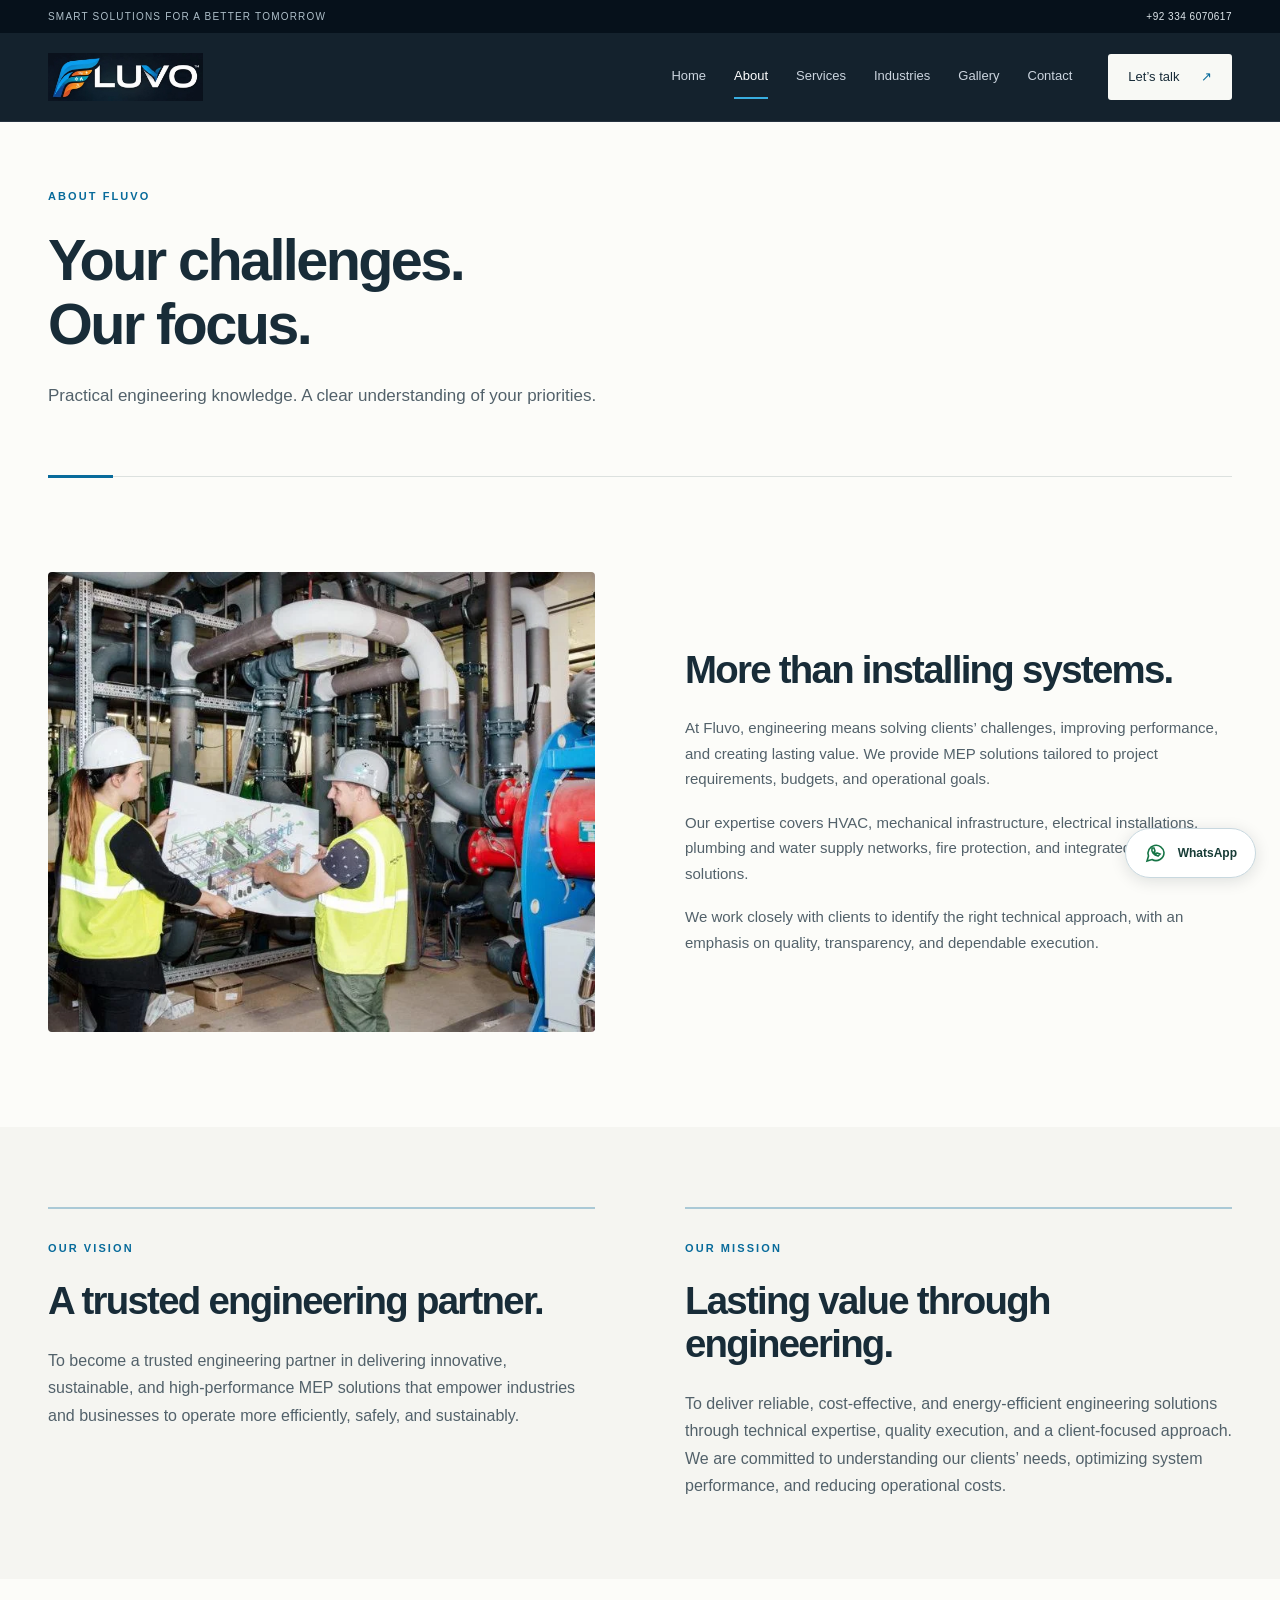
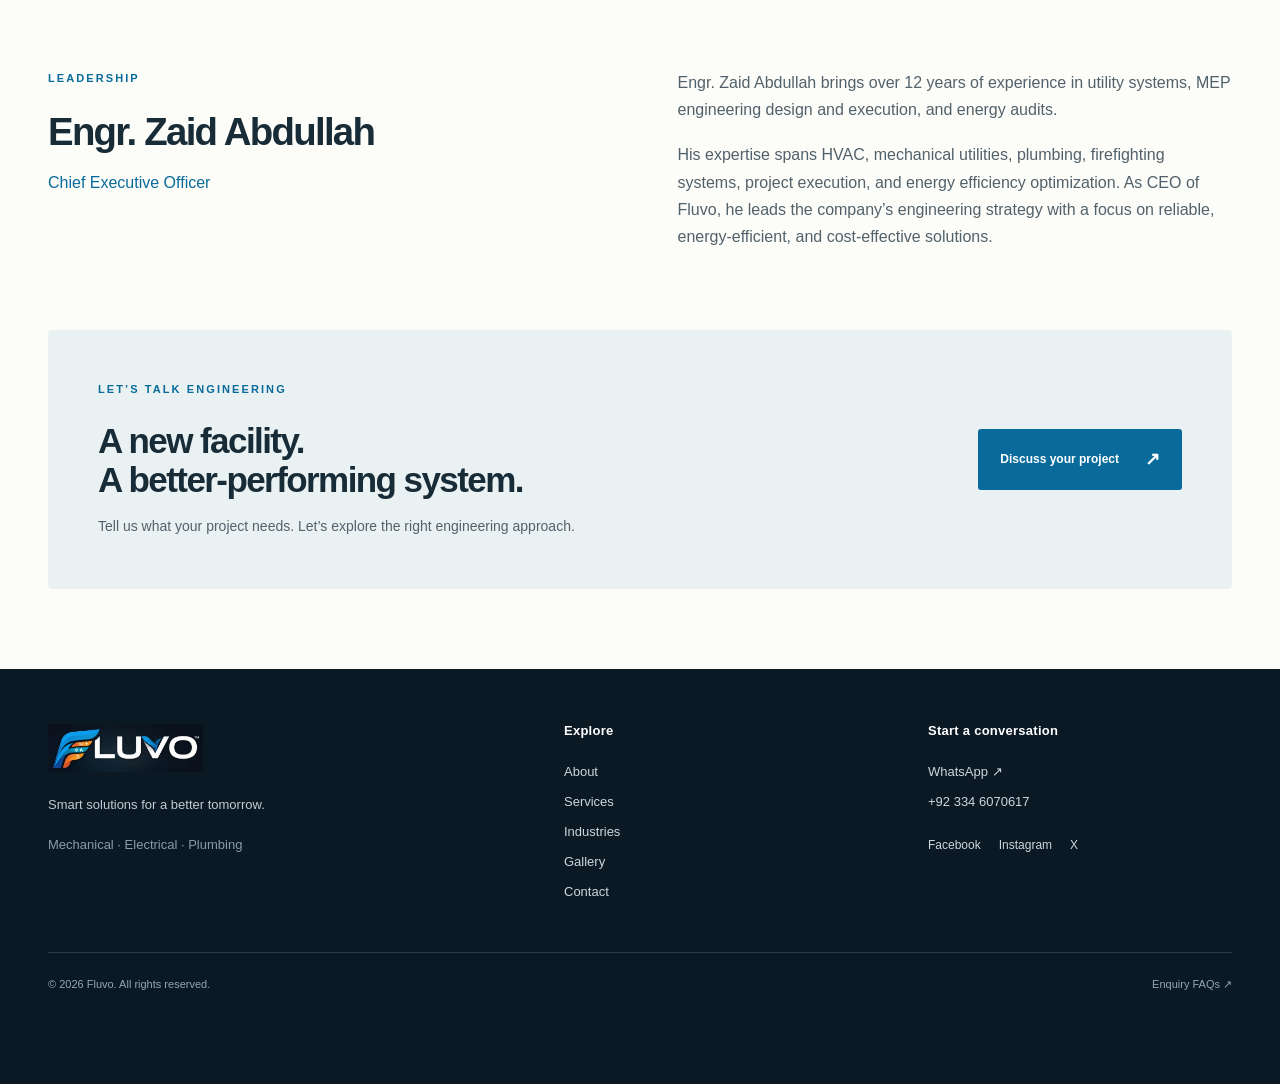
==== about.html @ 6ae291e4 "Add complete responsive Fluvo engineering website" ====
<!doctype html>
<html lang="en"><head><meta charset="utf-8"><meta name="viewport" content="width=device-width, initial-scale=1"><title>About Fluvo | Engineering with Lasting Value</title><meta name="description" content="Learn about Fluvo’s engineering approach, mission, vision, and CEO Engr. Zaid Abdullah."><meta name="theme-color" content="#091522"><meta property="og:title" content="About Fluvo | Engineering with Lasting Value"><meta property="og:description" content="Learn about Fluvo’s engineering approach, mission, vision, and CEO Engr. Zaid Abdullah."><meta property="og:type" content="website"><meta property="og:site_name" content="Fluvo"><link rel="icon" href="assets/images/favicon.png"><link rel="stylesheet" href="css/style.css"><link rel="stylesheet" href="css/premium.css"><script src="js/main.js" defer></script></head>
<body><a class="skip" href="#main">Skip to content</a><div class="topline"><div class="wrap"><span>SMART SOLUTIONS FOR A BETTER TOMORROW</span><a href="tel:+923346070617">+92 334 6070617</a></div></div><header class="site-header"><div class="nav-wrap wrap"><a class="brand" href="index.html" aria-label="Fluvo home"><img src="assets/images/fluvo-logo.webp" alt="Fluvo" width="602" height="186"></a><button class="menu-toggle" aria-expanded="false" aria-controls="navigation" hidden>Menu <span aria-hidden="true">☰</span></button><nav id="navigation" aria-label="Main navigation"><a href="index.html">Home</a><a href="about.html" aria-current="page">About</a><a href="services.html">Services</a><a href="industries.html">Industries</a><a href="projects.html">Gallery</a><a href="contact.html">Contact</a></nav><a class="nav-contact" href="https://wa.me/923346070617?text=Hello%20Fluvo%2C%20I%20would%20like%20to%20discuss%20an%20engineering%20project.">Let’s talk <span aria-hidden="true">↗</span></a></div></header>
<main id="main" tabindex="-1"><header class="page-heading wrap"><p class="eyebrow">ABOUT FLUVO</p><h1>Your challenges.<br>Our focus.</h1><p class="intro">Practical engineering knowledge. A clear understanding of your priorities.</p></header>
<section class="split-feature wrap about-feature"><img src="assets/images/engineering-coordination.webp" alt="Engineers reviewing a technical drawing beside mechanical systems" width="768" height="576"><div><h2>More than installing systems.</h2><p>At Fluvo, engineering means solving clients’ challenges, improving performance, and creating lasting value. We provide MEP solutions tailored to project requirements, budgets, and operational goals.</p><p>Our expertise covers HVAC, mechanical infrastructure, electrical installations, plumbing and water supply networks, fire protection, and integrated MEP solutions.</p><p>We work closely with clients to identify the right technical approach, with an emphasis on quality, transparency, and dependable execution.</p></div></section>
<section class="values-section"><div class="wrap two-columns"><article><p class="eyebrow">OUR VISION</p><h2>A trusted engineering partner.</h2><p>To become a trusted engineering partner in delivering innovative, sustainable, and high-performance MEP solutions that empower industries and businesses to operate more efficiently, safely, and sustainably.</p></article><article><p class="eyebrow">OUR MISSION</p><h2>Lasting value through engineering.</h2><p>To deliver reliable, cost-effective, and energy-efficient engineering solutions through technical expertise, quality execution, and a client-focused approach. We are committed to understanding our clients’ needs, optimizing system performance, and reducing operational costs.</p></article></div></section>
<section class="leadership wrap"><div><p class="eyebrow">LEADERSHIP</p><h2>Engr. Zaid Abdullah</h2><p class="role">Chief Executive Officer</p></div><div><p>Engr. Zaid Abdullah brings over 12 years of experience in utility systems, MEP engineering design and execution, and energy audits.</p><p>His expertise spans HVAC, mechanical utilities, plumbing, firefighting systems, project execution, and energy efficiency optimization. As CEO of Fluvo, he leads the company’s engineering strategy with a focus on reliable, energy-efficient, and cost-effective solutions.</p></div></section><section class="cta wrap"><div><p class="eyebrow">LET’S TALK ENGINEERING</p><h2>A new facility.<br>A better-performing system.</h2><p>Tell us what your project needs. Let’s explore the right engineering approach.</p></div><a class="button " href="contact.html">Discuss your project <span aria-hidden="true">↗</span></a></section></main><footer><div class="wrap footer-grid"><div><a class="brand footer-brand" href="index.html"><img src="assets/images/fluvo-logo.webp" alt="Fluvo home" width="602" height="186" loading="lazy"></a><p>Smart solutions for a better tomorrow.</p><p class="muted">Mechanical · Electrical · Plumbing</p></div><div><h2>Explore</h2><a href="about.html">About</a><a href="services.html">Services</a><a href="industries.html">Industries</a><a href="projects.html">Gallery</a><a href="contact.html">Contact</a></div><div><h2>Start a conversation</h2><a href="https://wa.me/923346070617?text=Hello%20Fluvo%2C%20I%20would%20like%20to%20discuss%20an%20engineering%20project.">WhatsApp ↗</a><a href="tel:+923346070617">+92 334 6070617</a><div class="socials"><a href="https://www.facebook.com/share/1EuFLb1oGB/">Facebook</a><a href="https://www.instagram.com/fluvo.pk/">Instagram</a><a href="https://x.com/FLUVO92">X</a></div></div></div><div class="wrap footer-bottom"><span>© <span data-year>2026</span> Fluvo. All rights reserved.</span><a href="contact.html#faq">Enquiry FAQs ↗</a></div></footer><a class="whatsapp" href="https://wa.me/923346070617?text=Hello%20Fluvo%2C%20I%20would%20like%20to%20discuss%20an%20engineering%20project." aria-label="Discuss your project with Fluvo on WhatsApp"><svg viewBox="0 0 24 24" aria-hidden="true"><path d="M20 11.5a8 8 0 0 1-12 7L3 20l1.5-5A8 8 0 1 1 20 11.5Z"/><path d="M8 7c-1 4 2 7 6 8l2-2-3-1-1 1-2-2 1-1-1-3Z"/></svg><span>WhatsApp</span></a></body></html>
---- css/style.css ----
:root{
  --navy:#091522;
  --ink:#152c3e;
  --blue:#0879b4;
  --cyan:#32b5eb;
  --orange:#f69b27;
  --paper:#f3f5f5;
  --line:#d7dfe3;
  --muted:#526575;
  --white:#fff
}
*{
  box-sizing:border-box
}
html{
  scroll-behavior:smooth;
  scroll-padding-top:110px
}
body{
  margin:0;
  font-family:Arial,Helvetica,sans-serif;
  color:var(--ink);
  background:white;
  font-size:16px;
  line-height:1.7
}
a{
  color:inherit;
  text-decoration:none
}
img{
  display:block;
  max-width:100%;
  height:auto
}
button{
  font:inherit
}
h1,h2,h3,p,figure{
  margin:0
}
h1,h2,h3{
  line-height:1.12;
  letter-spacing:-.035em
}
h1{
  font-size:clamp(40px,4.5vw,66px);
  font-weight:600
}
h2{
  font-size:clamp(28px,3vw,42px);
  font-weight:600
}
h3{
  font-size:23px
}
p+p{
  margin-top:18px
}
p{
  color:var(--muted)
}
.wrap{
  width:min(1240px,calc(100% - 96px));
  margin-inline:auto
}
.eyebrow{
  font-size:11px;
  letter-spacing:.19em;
  font-weight:700;
  color:var(--blue);
  margin-bottom:22px
}
.site-header{
  background:var(--navy);
  position:sticky;
  top:0;
  z-index:10;
  border-bottom:1px solid #263341
}
.nav-wrap{
  height:94px;
  display:flex;
  align-items:center;
  gap:36px
}
.brand{
  width:164px;
  flex-shrink:0
}
.brand img{
  width:100%;
  height:auto
}
.site-header nav{
  display:flex;
  gap:28px;
  margin-left:auto
}
.site-header nav a{
  font-size:13px;
  color:#ccd5df;
  padding:10px 0;
  border-bottom:2px solid transparent
}
.site-header nav a:hover,.site-header nav a[aria-current]{
  color:#fff;
  border-bottom-color:var(--cyan)
}
.nav-contact{
  font-size:13px;
  color:#fff;
  border:1px solid #56606c;
  padding:10px 17px
}
.nav-contact span{
  color:var(--orange);
  margin-left:18px
}
.menu-toggle{
  display:none
}
.hero{
  background:var(--navy);
  color:#fff;
  padding:44px 0 48px
}
.hero-grid{
  display:grid;
  grid-template-columns:1.05fr 1fr;
  gap:55px;
  align-items:center
}
.hero .eyebrow{
  color:var(--cyan)
}
.hero h1 em{
  font-style:normal;
  color:var(--cyan)
}
.hero-copy>p:not(.eyebrow){
  color:#becbd5;
  margin-top:26px;
  max-width:480px;
  font-size:17px
}
.hero-image{
  height:535px;
  position:relative;
  overflow:hidden
}
.hero-image>img{
  width:100%;
  height:100%;
  object-fit:cover
}
.hero-image:after{
  content:'';
  position:absolute;
  inset:45% 0 0;
  background:linear-gradient(transparent,rgba(3,13,22,.9))
}
.hero-image figcaption{
  position:absolute;
  bottom:30px;
  left:30px;
  z-index:1;
  border-left:3px solid var(--orange);
  padding-left:20px
}
.hero-image figcaption span{
  display:block;
  font-size:10px;
  letter-spacing:.14em;
  color:#d2dfe7;
  margin-bottom:12px
}
.hero-image figcaption strong{
  display:block;
  font-size:25px;
  line-height:1.25;
  font-weight:500
}
.actions{
  display:flex;
  gap:12px;
  flex-wrap:wrap;
  margin-top:32px
}
.button{
  display:inline-flex;
  justify-content:space-between;
  align-items:center;
  gap:26px;
  background:var(--blue);
  color:#fff;
  font-size:13px;
  font-weight:700;
  padding:15px 21px;
  min-height:49px
}
.button:hover{
  background:#005f91
}
.button span{
  font-size:18px
}
.button.secondary{
  background:transparent;
  border:1px solid #5e6b78;
  color:#e7edf1
}
.button.secondary:hover{
  background:#243442
}
.hero-sectors{
  margin-top:36px;
  font-size:10px;
  letter-spacing:.12em;
  color:#abbcc9
}
.hero-sectors span{
  padding:0 13px;
  color:var(--orange)
}
.intro-section{
  display:grid;
  grid-template-columns:1fr 2fr;
  padding:90px 0;
  gap:60px
}
.intro-section h2{
  margin-bottom:24px
}
.intro-section p:not(.eyebrow){
  max-width:650px
}
.text-link{
  display:inline-block;
  font-weight:700;
  color:var(--blue);
  font-size:14px;
  margin-top:26px
}
.text-link:hover{
  text-decoration:underline
}
.services-section,.values-section{
  background:var(--paper);
  padding:80px 0
}
.section-top{
  display:flex;
  justify-content:space-between;
  gap:70px;
  align-items:end;
  margin-bottom:42px
}
.section-top>p{
  max-width:330px
}
.services-grid{
  display:grid;
  grid-template-columns:repeat(3,1fr);
  gap:1px;
  background:var(--line);
  border:1px solid var(--line)
}
.service-card{
  display:flex;
  flex-direction:column;
  background:#fff;
  padding:30px;
  transition:background .15s
}
.service-card:hover{
  background:#eaf4f9
}
.card-number{
  font-size:12px;
  color:var(--blue);
  font-weight:bold;
  letter-spacing:.12em;
  display:block;
  margin-bottom:28px
}
.service-card h3{
  max-width:290px;
  margin-bottom:16px
}
.service-card p{
  font-size:14px;
  line-height:1.7;
  margin-bottom:24px
}
.card-link{
  display:flex;
  justify-content:space-between;
  font-size:12px;
  color:var(--blue);
  font-weight:700;
  margin-top:auto
}
.service-card:last-child{
  grid-column:span 3;
  display:grid;
  grid-template-columns:40px 1fr 1.3fr auto;
  gap:24px;
  align-items:center
}
.service-card:last-child>*{
  margin:0
}
.split-feature{
  display:grid;
  grid-template-columns:1fr 1fr;
  gap:75px;
  align-items:center;
  padding:90px 0
}
.split-feature>img{
  width:100%;
  height:460px;
  object-fit:cover
}
.split-feature h2{
  margin-bottom:24px
}
.check-list{
  padding:0;
  list-style:none;
  margin:25px 0 0
}
.check-list li{
  border-bottom:1px solid var(--line);
  padding:10px 0;
  font-size:14px
}
.check-list li:before{
  content:'Ã¢Å“â€œ';
  color:var(--blue);
  margin-right:16px
}
.industry-band{
  padding:70px 0;
  background:#112939;
  color:white
}
.industry-band .eyebrow{
  color:var(--cyan)
}
.industry-band .section-top{
  margin-bottom:0;
  align-items:center
}
.industry-links{
  min-width:45%;
  display:grid
}
.industry-links a{
  padding:17px 0;
  border-bottom:1px solid #3d505e;
  font-size:15px
}
.industry-links a:hover{
  color:var(--cyan)
}
.cta{
  margin-top:80px;
  margin-bottom:80px;
  padding:42px 48px;
  background:#eef5f8;
  border-left:4px solid var(--blue);
  display:flex;
  gap:50px;
  align-items:center;
  justify-content:space-between
}
.cta h2{
  font-size:32px;
  margin-bottom:16px
}
.cta p:not(.eyebrow){
  font-size:14px;
  max-width:550px
}
.cta .button{
  flex-shrink:0
}
footer{
  background:var(--navy);
  padding-top:55px;
  color:#ccd6df
}
.footer-grid{
  display:grid;
  grid-template-columns:1.5fr 1fr 1fr;
  gap:60px;
  padding-bottom:45px
}
.footer-brand{
  display:block;
  margin-bottom:22px
}
.footer-grid p{
  font-size:13px;
  color:#c0cbd5
}
.footer-grid .muted{
  color:#8b9baa
}
.footer-grid h2{
  font-size:13px;
  letter-spacing:.02em;
  margin-bottom:18px;
  color:#fff
}
.footer-grid>div>a:not(.brand){
  display:block;
  font-size:13px;
  padding:4px 0
}
.socials{
  display:flex;
  gap:18px;
  flex-wrap:wrap;
  margin-top:18px;
  font-size:12px
}
footer a:hover{
  color:var(--cyan)
}
.footer-bottom{
  display:flex;
  justify-content:space-between;
  gap:20px;
  border-top:1px solid #2c3a47;
  padding:22px 0 90px;
  font-size:11px;
  color:#94a6b6
}
.whatsapp{
  position:fixed;
  bottom:22px;
  right:24px;
  display:flex;
  align-items:center;
  gap:10px;
  background:#fff;
  border:1px solid #c8d8df;
  color:#173c36;
  padding:10px 16px;
  box-shadow:0 3px 16px #09152220;
  font-size:12px;
  font-weight:bold;
  z-index:9
}
.whatsapp svg{
  width:24px;
  height:24px;
  fill:none;
  stroke:#167445;
  stroke-width:1.6
}
.whatsapp:hover{
  background:#eaf5ee
}
.page-heading{
  padding:65px 0 55px;
  border-bottom:1px solid var(--line)
}
.page-heading .intro{
  font-size:18px;
  max-width:640px;
  margin-top:25px
}
.two-columns{
  display:grid;
  grid-template-columns:1fr 1fr;
  gap:90px
}
.two-columns h2{
  margin-bottom:25px
}
.leadership{
  display:grid;
  grid-template-columns:1fr 1fr;
  gap:75px;
  padding:90px 0 10px
}
.role{
  color:var(--blue);
  margin-top:16px
}
.service-jump{
  display:flex;
  flex-wrap:wrap;
  gap:10px;
  padding:30px 0
}
.service-jump a{
  font-size:12px;
  background:var(--paper);
  border:1px solid var(--line);
  padding:8px 13px
}
.service-jump a:hover{
  background:#dcecf4
}
.service-detail{
  display:grid;
  grid-template-columns:1fr 1fr;
  gap:90px;
  padding:55px 0;
  border-bottom:1px solid var(--line)
}
.service-detail h2{
  font-size:32px;
  margin-bottom:22px
}
.service-detail ul{
  padding-left:20px;
  margin:0;
  color:var(--muted);
  font-size:15px
}
.service-detail li{
  padding:6px 0
}
.service-detail li::marker{
  color:var(--blue)
}
.process{
  padding:70px 0 0
}
.process ol{
  display:grid;
  grid-template-columns:repeat(4,1fr);
  padding:0;
  list-style:none;
  gap:30px;
  counter-reset:step;
  margin-top:35px
}
.process li{
  counter-increment:step;
  border-top:2px solid var(--blue);
  padding-top:20px
}
.process li:before{
  content:'0' counter(step);
  display:block;
  color:var(--blue);
  font-size:12px;
  margin-bottom:12px
}
.process strong,.process span{
  display:block
}
.process span{
  font-size:14px;
  color:var(--muted);
  margin-top:10px
}
.industries-list article{
  display:grid;
  grid-template-columns:80px 1fr;
  border-bottom:1px solid var(--line);
  padding:50px 0;
  max-width:950px
}
.industries-list h2{
  font-size:32px
}
.industry-summary{
  font-size:20px;
  color:var(--ink);
  margin-top:20px
}
.gallery{
  display:grid;
  grid-template-columns:1fr 1fr;
  gap:48px 30px;
  padding-top:50px
}
.gallery figure>a{
  display:block;
  position:relative;
  overflow:hidden
}
.gallery img{
  aspect-ratio:1.5;
  object-fit:cover;
  width:100%;
  transition:transform .25s
}
.gallery a:hover img{
  transform:scale(1.025)
}
.image-open{
  position:absolute;
  bottom:12px;
  right:12px;
  background:var(--navy);
  color:#fff;
  font-size:11px;
  padding:7px 12px
}
.gallery h2{
  font-size:23px;
  margin-top:22px
}
.gallery p{
  font-size:14px;
  margin-top:10px
}
.contact-grid{
  display:grid;
  grid-template-columns:1fr 1fr;
  gap:75px;
  padding:55px 0 75px
}
.contact-card{
  background:var(--paper);
  border-top:3px solid var(--blue);
  padding:40px
}
.contact-card h2{
  font-size:32px;
  margin-bottom:22px
}
.phone{
  display:block;
  font-size:clamp(22px,2.5vw,32px);
  font-weight:600;
  margin:25px 0;
  color:var(--ink)
}
.contact-card .text-link{
  display:block;
  width:fit-content
}
.enquiry-guide{
  padding:30px 0
}
.enquiry-guide h2{
  font-size:30px;
  margin-bottom:20px
}
.enquiry-guide ol{
  padding-left:22px
}
.enquiry-guide li{
  padding:9px 0;
  color:var(--muted)
}
.small{
  font-size:13px
}
.social-section{
  padding-bottom:85px
}
.social-section>div{
  display:flex;
  gap:35px;
  margin-top:25px;
  color:var(--blue)
}
.skip{
  position:fixed;
  top:-80px;
  left:15px;
  z-index:20;
  background:white;
  color:var(--ink);
  padding:12px
}
.skip:focus{
  top:10px
}
:focus-visible{
  outline:3px solid #e29317;
  outline-offset:5px
}
section[id],article[id]{
  scroll-margin-top:110px
}
@media(min-width:1600px){
  .hero-grid{
    gap:70px
  }
  .hero-image{
    height:570px
  }
}
@media(max-width:1100px){
  .wrap{
    width:calc(100% - 56px)
  }
  .nav-wrap{
    gap:22px
  }
  .site-header nav{
    gap:18px
  }
  .hero-grid{
    gap:30px
  }
  .hero-image{
    height:500px
  }
  .hero h1{
    font-size:50px
  }
  .hero-sectors{
    font-size:9px;
    letter-spacing:.06em
  }
  .split-feature{
    gap:40px
  }
  .service-card{
    padding:25px
  }
  .service-card:last-child{
    grid-template-columns:30px 1fr 1fr
  }
  .service-card:last-child .card-link{
    grid-column:2
  }
  .contact-grid{
    gap:35px
  }
}
@media(max-width:900px){
  .nav-wrap{
    height:auto;
    min-height:80px;
    flex-wrap:wrap;
    gap:15px;
    padding-block:15px
  }
  .brand{
    width:145px
  }
  .nav-contact{
    margin-left:auto
  }
  .js .menu-toggle{
    display:block;
    order:3;
    color:white;
    background:transparent;
    border:1px solid #5e6b78;
    padding:7px 12px;
    font-size:13px
  }
  .site-header nav{
    order:4;
    width:100%;
    flex-wrap:wrap;
    margin:0;
    gap:15px 25px
  }
  .js .site-header nav{
    display:none
  }
  .js .site-header nav.is-open{
    display:flex
  }
  .hero h1{
    font-size:43px
  }
  .hero-image{
    height:450px
  }
  .hero-copy>p:not(.eyebrow){
    font-size:15px
  }
  .hero .actions{
    flex-direction:column;
    align-items:start
  }
  .hero-sectors{
    line-height:2
  }
  .hero-sectors span{
    padding:0 5px
  }
  .services-grid{
    grid-template-columns:1fr 1fr
  }
  .service-card:last-child{
    grid-column:span 2;
    display:flex;
    align-items:start;
    gap:18px
  }
  .service-card:last-child h3{
    max-width:none
  }
  .intro-section{
    grid-template-columns:1fr;
    gap:10px
  }
  .section-top{
    gap:35px
  }
  .section-top>p{
    max-width:260px
  }
  .split-feature{
    gap:30px
  }
  .split-feature>img{
    height:420px
  }
  .two-columns{
    gap:40px
  }
  .service-detail{
    gap:45px
  }
  .cta{
    padding:35px;
    gap:25px
  }
  .footer-grid{
    gap:35px
  }
  .industry-links{
    min-width:50%
  }
  .contact-card{
    padding:28px
  }
}
@media(max-width:640px){
  .wrap{
    width:calc(100% - 40px)
  }
  .nav-contact{
    font-size:11px;
    padding:7px 10px
  }
  .nav-contact span{
    margin-left:7px
  }
  .brand{
    width:125px
  }
  .nav-wrap{
    gap:10px
  }
  .hero{
    padding:34px 0
  }
  .hero-grid{
    grid-template-columns:1fr;
    gap:30px
  }
  .hero h1{
    font-size:46px
  }
  .hero .actions{
    flex-direction:row
  }
  .hero .button{
    font-size:12px;
    padding:12px 14px;
    gap:12px
  }
  .hero-image{
    height:330px
  }
  .hero-copy>p:not(.eyebrow){
    font-size:16px
  }
  .hero-sectors{
    margin-top:25px;
    font-size:9px;
    letter-spacing:.1em
  }
  .eyebrow{
    margin-bottom:17px
  }
  .intro-section,.split-feature{
    padding:55px 0
  }
  .services-section,.values-section{
    padding:50px 0
  }
  .section-top{
    display:block
  }
  .section-top>p{
    max-width:none;
    margin-top:22px
  }
  .services-grid{
    grid-template-columns:1fr
  }
  .service-card:last-child{
    grid-column:auto
  }
  .service-card{
    padding:25px
  }
  .card-number{
    margin-bottom:18px
  }
  .split-feature,.two-columns,.leadership,.service-detail,.contact-grid{
    grid-template-columns:1fr
  }
  .split-feature>img{
    height:310px
  }
  .split-feature{
    gap:30px
  }
  .industry-band{
    padding:50px 0
  }
  .industry-links{
    margin-top:30px
  }
  .industry-links a{
    font-size:14px
  }
  .cta{
    margin-top:50px;
    margin-bottom:50px;
    padding:28px;
    display:block
  }
  .cta h2{
    font-size:29px
  }
  .cta .button{
    margin-top:25px
  }
  .footer-grid{
    grid-template-columns:1fr 1fr;
    gap:32px 20px
  }
  .footer-grid>div:first-child{
    grid-column:span 2
  }
  .footer-bottom{
    display:block
  }
  .footer-bottom>span{
    display:block;
    margin-bottom:8px
  }
  .whatsapp{
    bottom:14px;
    right:14px;
    padding:9px 12px
  }
  .page-heading{
    padding:45px 0 35px
  }
  .page-heading h1{
    font-size:40px
  }
  .page-heading .intro{
    font-size:17px
  }
  .leadership{
    gap:25px;
    padding:55px 0 0
  }
  .two-columns{
    gap:40px
  }
  .service-detail{
    gap:20px;
    padding:35px 0
  }
  .service-detail h2{
    font-size:29px
  }
  .process{
    padding-top:50px
  }
  .process ol{
    grid-template-columns:1fr 1fr;
    gap:25px
  }
  .industries-list article{
    grid-template-columns:1fr;
    padding:35px 0
  }
  .industries-list h2{
    font-size:28px
  }
  .industry-summary{
    font-size:18px
  }
  .gallery{
    grid-template-columns:1fr;
    padding-top:35px;
    gap:35px
  }
  .contact-grid{
    gap:20px;
    padding:35px 0
  }
  .contact-card{
    padding:26px
  }
  .social-section{
    padding-bottom:50px
  }
  .social-section>div{
    gap:25px;
    font-size:14px
  }
  .enquiry-guide{
    padding:20px 0
  }
  .service-jump{
    gap:8px
  }
  .service-jump a{
    font-size:11px
  }
  h2{
    font-size:30px
  }
}
@media(prefers-reduced-motion:reduce){
  html{
    scroll-behavior:auto
  }
  *,*:before,*:after{
    transition:none!important;
    animation:none!important
  }
}
@media print{
  .site-header,.whatsapp,.cta,footer,.menu-toggle{
    display:none
  }
  body{
    color:#000;
    background:#fff
  }
  .wrap{
    width:100%
  }
  .hero{
    background:white;
    color:black
  }
  .hero p{
    color:black!important
  }
  a{
    color:inherit
  }
  .service-detail,.gallery figure{
    break-inside:avoid
  }
}
---- css/premium.css ----
/* Fluvo visual system: warm paper, precise blue accents, generous spacing. */
:root {
  --navy: #0b1925;
  --ink: #182c38;
  --blue: #086b9b;
  --cyan: #39aee0;
  --paper: #f5f5f1;
  --line: #dce1df;
  --muted: #52616a;
}
body { background: #fcfcf9; font-family: 'Segoe UI', Arial, sans-serif; }
h1, h2, h3 { font-weight: 550; letter-spacing: -.045em; }
.wrap { width: min(1240px, calc(100% - 96px)); }
.topline { background: #06111b; color: #aebfc9; font-size: 10px; letter-spacing: .12em; }
.topline .wrap { display: flex; justify-content: space-between; padding-block: 8px; }
.topline a { color: #e0e8ed; letter-spacing: .05em; }
.site-header { background: #0b1925f5; backdrop-filter: blur(15px); }
.nav-wrap { height: 88px; }
.brand { width: 155px; }
.site-header nav a { font-size: 13px; }
.nav-contact { background: #f8f9f5; color: var(--ink); border: 0; border-radius: 3px; padding: 12px 20px; }
.nav-contact span { color: var(--blue); }
.hero { background: var(--paper); color: var(--ink); padding: 58px 0 64px; }
.hero-grid { grid-template-columns: 1.02fr 1fr; gap: 65px; }
.hero h1 { font-size: clamp(42px, 4.5vw, 65px); line-height: 1.05; letter-spacing: -.055em; }
.hero h1 em { color: var(--blue); display: block; }
.hero .eyebrow { color: var(--blue); font-size: 10px; letter-spacing: .15em; display: flex; align-items: center; gap: 11px; }
.status-dot { width: 7px; height: 7px; border-radius: 50%; background: var(--blue); box-shadow: 0 0 0 5px #0879b411; }
.hero-copy>p:not(.eyebrow) { color: var(--muted); font-size: 16px; line-height: 1.85; max-width: 430px; margin-top: 25px; }
.hero .actions { gap: 18px; align-items: center; margin-top: 30px; }
.button { padding: 15px 22px; border-radius: 3px; font-size: 12px; transition: background .2s, transform .2s, box-shadow .2s; }
.button:hover { transform: translateY(-2px); box-shadow: 0 6px 20px #086b9b20; }
.button.secondary { padding-inline: 0; border: 0; background: transparent; color: var(--ink); box-shadow: none; }
.button.secondary:hover { color: var(--blue); background: transparent; }
.hero-note { display: flex; align-items: center; gap: 16px; margin-top: 40px; }
.hero-note p { font-size: 11px; line-height: 1.7; }
.hero-note strong { color: var(--ink); font-weight: 600; }
.hero-note-line { height: 32px; width: 3px; background: #ec9b42; }
.hero-image { height: 500px; border-radius: 5px; box-shadow: 16px 16px 0 #e4e9e5; }
.hero-image>img { object-position: 50% center; }
.hero-image:after { inset: 55% 0 0; }
.hero-image figcaption { border: 0; padding: 0; bottom: 28px; color: white; }
.hero-image figcaption span { font-size: 9px; letter-spacing: .17em; }
.hero-image figcaption strong { font-size: 24px; }
.hero-image figcaption p { color: #c7d8e1; font-size: 11px; margin-top: 9px; }
.image-index { position: absolute; right: 18px; top: 20px; background: #0b1925cc; border: 1px solid #ffffff50; color: white; font-size: 8px; padding: 8px 12px; letter-spacing: .12em; }
.discipline-strip { border-block: 1px solid var(--line); background: #fff; }
.discipline-strip .wrap { display: grid; grid-template-columns: repeat(4,1fr); }
.discipline-strip span { display: flex; align-items: center; justify-content: space-between; padding: 22px 25px; border-right: 1px solid var(--line); font-size: 14px; }
.discipline-strip span:first-child { border-left: 1px solid var(--line); }
.discipline-strip b { font-size: 10px; color: #81949b; font-weight: 400; }
.intro-section { padding-block: 95px; grid-template-columns: 1fr 2fr; }
.intro-section>div { display: grid; grid-template-columns: 1.2fr 1fr; gap: 0 40px; }
.intro-section h2 { font-size: 34px; margin: 0; }
.intro-section p:not(.eyebrow) { font-size: 14px; }
.intro-section .text-link { grid-column: 2; margin-top: 20px; }
.services-section { padding-block: 82px; }
.section-top h2 { font-size: clamp(29px,3vw,40px); }
.section-top>p { font-size: 14px; }
.services-grid { border: 0; background: transparent; gap: 18px; }
.service-card { border: 1px solid var(--line); border-radius: 4px; padding: 30px; min-height: 280px; transition: transform .25s, box-shadow .25s, border-color .25s; }
.service-card:hover { transform: translateY(-5px); border-color: #8fbace; box-shadow: 0 12px 32px #102c3810; background: #fff; }
.service-card h3 { font-size: 23px; font-weight: 550; }
.service-card p { font-size: 14px; }
.card-number { font-size: 11px; margin-bottom: 25px; color: #7b939f; }
.card-link { padding-top: 18px; border-top: 1px solid #edf0f0; }
.service-card:last-child { min-height: auto; background: var(--navy); color: white; grid-template-columns: 35px 1fr 1.2fr auto; padding-block: 28px; }
.service-card:last-child p { color: #acbeca; }
.service-card:last-child .card-link { color: #6ec6eb; border: 0; gap: 20px; }
.split-feature { gap: 90px; padding-block: 95px; }
.split-feature>img { border-radius: 4px; }
.split-feature p { font-size: 15px; }
.check-list li { padding-block: 13px; }
.gallery-preview { padding-bottom: 90px; }
.preview-pair { display: grid; grid-template-columns: 1.35fr 1fr; gap: 30px; align-items: start; }
.preview-pair>a { display: block; }
.preview-pair img { width: 100%; height: 350px; object-fit: cover; border-radius: 4px; transition: filter .3s; }
.preview-pair>a:nth-child(2) { margin-top: 55px; }
.preview-pair>a:nth-child(2) img { height: 295px; }
.preview-pair>a:hover img { filter: brightness(1.08); }
.preview-pair a>div { display: flex; justify-content: space-between; align-items: center; margin-top: 20px; }
.preview-pair h3 { font-size: 24px; }
.preview-pair p { font-size: 13px; margin-top: 8px; }
.preview-pair a>div>span { font-size: 22px; color: var(--blue); }
.process { padding: 65px 0 80px; border-top: 1px solid var(--line); }
.process li { border-top: 1px solid #b9c8cc; padding-top: 22px; }
.process li:before { font-size: 12px; color: var(--blue); }
.process strong { font-size: 22px; font-weight: 550; }
.process span { font-size: 13px; }
.industry-band { background: #102936; padding-block: 78px; }
.industry-links a { padding: 21px 0; transition: padding .2s, color .2s; }
.industry-links a:hover { padding-left: 10px; }
.faq { display: grid; grid-template-columns: .85fr 1.15fr; gap: 80px; padding-block: 90px; }
.faq h2 { font-size: 34px; margin-bottom: 22px; }
.faq>div>p:not(.eyebrow) { font-size: 14px; }
.faq .text-link { margin-top: 6px; }
.faq details { border-bottom: 1px solid var(--line); }
.faq details:first-child { border-top: 1px solid var(--line); }
.faq summary { list-style: none; display: flex; justify-content: space-between; align-items: center; gap: 20px; cursor: pointer; padding: 22px 0; font-size: 15px; font-weight: 600; }
.faq summary::-webkit-details-marker { display: none; }
.faq summary span { font-size: 24px; color: var(--blue); font-weight: 400; transition: transform .2s; }
.faq details[open] summary span { transform: rotate(45deg); }
.faq details p { padding: 0 25px 22px 0; font-size: 14px; }
.cta { background: #eaf1f2; margin-top: 0; padding: 50px; border: 0; border-radius: 4px; }
.cta h2 { font-size: 35px; }
.footer-bottom a:hover { color: white; }
.whatsapp { border-radius: 30px; padding: 12px 18px; }
.page-heading { padding-block: 65px; position: relative; }
.page-heading:after { content: ''; position: absolute; width: 65px; height: 3px; background: var(--blue); bottom: -2px; }
.page-heading h1 { font-size: clamp(40px,4.5vw,60px); }
.page-heading .intro { font-size: 17px; }
.two-columns article { border-top: 2px solid #aac9d6; padding-top: 30px; }
.leadership { padding-bottom: 80px; }
.service-jump a { border-radius: 3px; }
.service-detail h2 { font-size: 32px; }
.industries-list article { max-width: none; grid-template-columns: 150px 1fr; }
.industries-list article>div { max-width: 800px; }
.industries-list { padding-bottom: 80px; }
.gallery { padding-bottom: 80px; }
.gallery figure>a { border-radius: 4px; }
.gallery figcaption { padding-bottom: 15px; }
.contact-card { border-radius: 4px; }
.contact-grid+.social-section { border-bottom: 1px solid var(--line); }
/* Content stays visible if scripting or observers are unavailable. */
@keyframes enter { from { opacity: .35; transform: translateY(20px); } to { opacity: 1; transform: none; } }
@keyframes hero-enter { from { opacity: .4; transform: translateY(14px); } to { opacity: 1; transform: none; } }
@media (prefers-reduced-motion: no-preference) {
  .hero-copy { animation: hero-enter .65s ease-out both; }
  .hero-image { animation: hero-enter .8s ease-out both; }
  .reveal-in { animation: enter .65s ease-out both; }
}
.lightbox { border: 1px solid #365568; border-radius: 6px; padding: 18px; width: min(1050px,calc(100% - 36px)); max-height: 90dvh; background: var(--navy); color: white; }
.lightbox::backdrop { background: #04121be8; }
.lightbox img { max-height: 70dvh; width: 100%; object-fit: contain; }
.lightbox-bar { display: flex; align-items: center; justify-content: space-between; gap: 20px; margin-bottom: 16px; }
.lightbox p { color: #e0ebf0; font-size: 14px; }
.lightbox button { border: 1px solid #708796; border-radius: 3px; background: transparent; color: white; cursor: pointer; padding: 8px 15px; }
@media (max-width: 1100px) {
  .wrap { width: calc(100% - 56px); }
  .hero-grid { gap: 35px; }
  .hero h1 { font-size: 52px; }
  .hero .actions { gap: 6px 18px; }
  .hero-image { height: 480px; }
  .intro-section { gap: 30px; grid-template-columns: 1fr 3fr; }
  .intro-section>div { gap: 0 30px; }
  .intro-section h2 { font-size: 29px; }
  .service-card:last-child { grid-template-columns: 30px 1fr 1fr; }
  .service-card:last-child .card-link { grid-column: 2 / 4; }
  .split-feature { gap: 45px; }
  .faq { gap: 40px; }
}
@media (max-width: 900px) {
  .nav-wrap { height: auto; }
  .hero-grid { gap: 28px; }
  .hero h1 { font-size: 43px; }
  .hero .actions { align-items: flex-start; }
  .hero-note { margin-top: 22px; }
  .hero-image { height: 470px; box-shadow: 10px 10px 0 #e4e9e5; }
  .hero-image figcaption { left: 22px; right: 15px; }
  .hero-image figcaption strong { font-size: 21px; }
  .intro-section { display: block; }
  .intro-section>div { margin-top: 25px; }
  .service-card:last-child { display: flex; }
  .discipline-strip span { padding: 20px 14px; font-size: 12px; }
  .discipline-strip b { display: none; }
  .preview-pair img { height: 290px; }
  .preview-pair>a:nth-child(2) img { height: 235px; }
  .faq { grid-template-columns: 1fr; gap: 30px; }
  .industries-list article { grid-template-columns: 80px 1fr; }
}
@media (max-width: 640px) {
  .wrap { width: calc(100% - 40px); }
  .topline .wrap { justify-content: center; font-size: 8px; letter-spacing: .08em; }
  .topline a { display: none; }
  .brand { width: 120px; }
  .nav-contact { padding: 9px 11px; }
  .hero { padding: 38px 0 42px; }
  .hero-grid { grid-template-columns: 1fr; gap: 32px; }
  .hero h1 { font-size: clamp(38px,10.5vw,58px); }
  .hero .eyebrow { font-size: 9px; }
  .hero-copy>p:not(.eyebrow) { font-size: 15px; margin-top: 22px; }
  .hero .actions { flex-direction: column; align-items: start; gap: 7px; margin-top: 24px; }
  .hero .button { padding: 14px 20px; }
  .hero .button.secondary { padding-left: 0; }
  .hero-note { margin-top: 15px; }
  .hero-image { height: 335px; margin-right: 8px; }
  .discipline-strip .wrap { grid-template-columns: 1fr 1fr; }
  .discipline-strip span { font-size: 12px; padding: 15px 12px; }
  .discipline-strip span:nth-child(3) { border-left: 1px solid var(--line); }
  .discipline-strip span:nth-child(-n+2) { border-bottom: 1px solid var(--line); }
  .intro-section { padding-block: 55px; }
  .intro-section>div { display: block; margin-top: 20px; }
  .intro-section h2 { font-size: 30px; margin-bottom: 22px; }
  .services-section { padding-block: 55px; }
  .services-grid { gap: 14px; }
  .service-card { min-height: 0; padding: 26px; }
  .service-card:last-child { gap: 20px; }
  .split-feature { padding-block: 55px; gap: 30px; }
  .gallery-preview { padding-bottom: 55px; }
  .preview-pair { grid-template-columns: 1fr; gap: 30px; }
  .preview-pair>a:nth-child(2) { margin-top: 0; }
  .preview-pair img,.preview-pair>a:nth-child(2) img { height: 240px; }
  .process { padding-block: 50px; }
  .process strong { font-size: 20px; }
  .process ol { gap: 25px 20px; }
  .industry-band { padding-block: 50px; }
  .faq { padding-block: 55px; gap: 30px; }
  .faq h2 { font-size: 30px; }
  .faq summary { font-size: 14px; }
  .cta { padding: 30px; margin-bottom: 55px; }
  .cta h2 { font-size: 29px; }
  .page-heading { padding-block: 45px; }
  .page-heading h1 { font-size: 40px; }
  .leadership { padding-bottom: 55px; }
  .industries-list article { grid-template-columns: 1fr; }
  .industries-list,.gallery { padding-bottom: 55px; }
  .whatsapp { padding: 10px 14px; }
}
@media (prefers-reduced-motion: reduce) {
  *, *::before, *::after { animation: none !important; transition: none !important; }
}
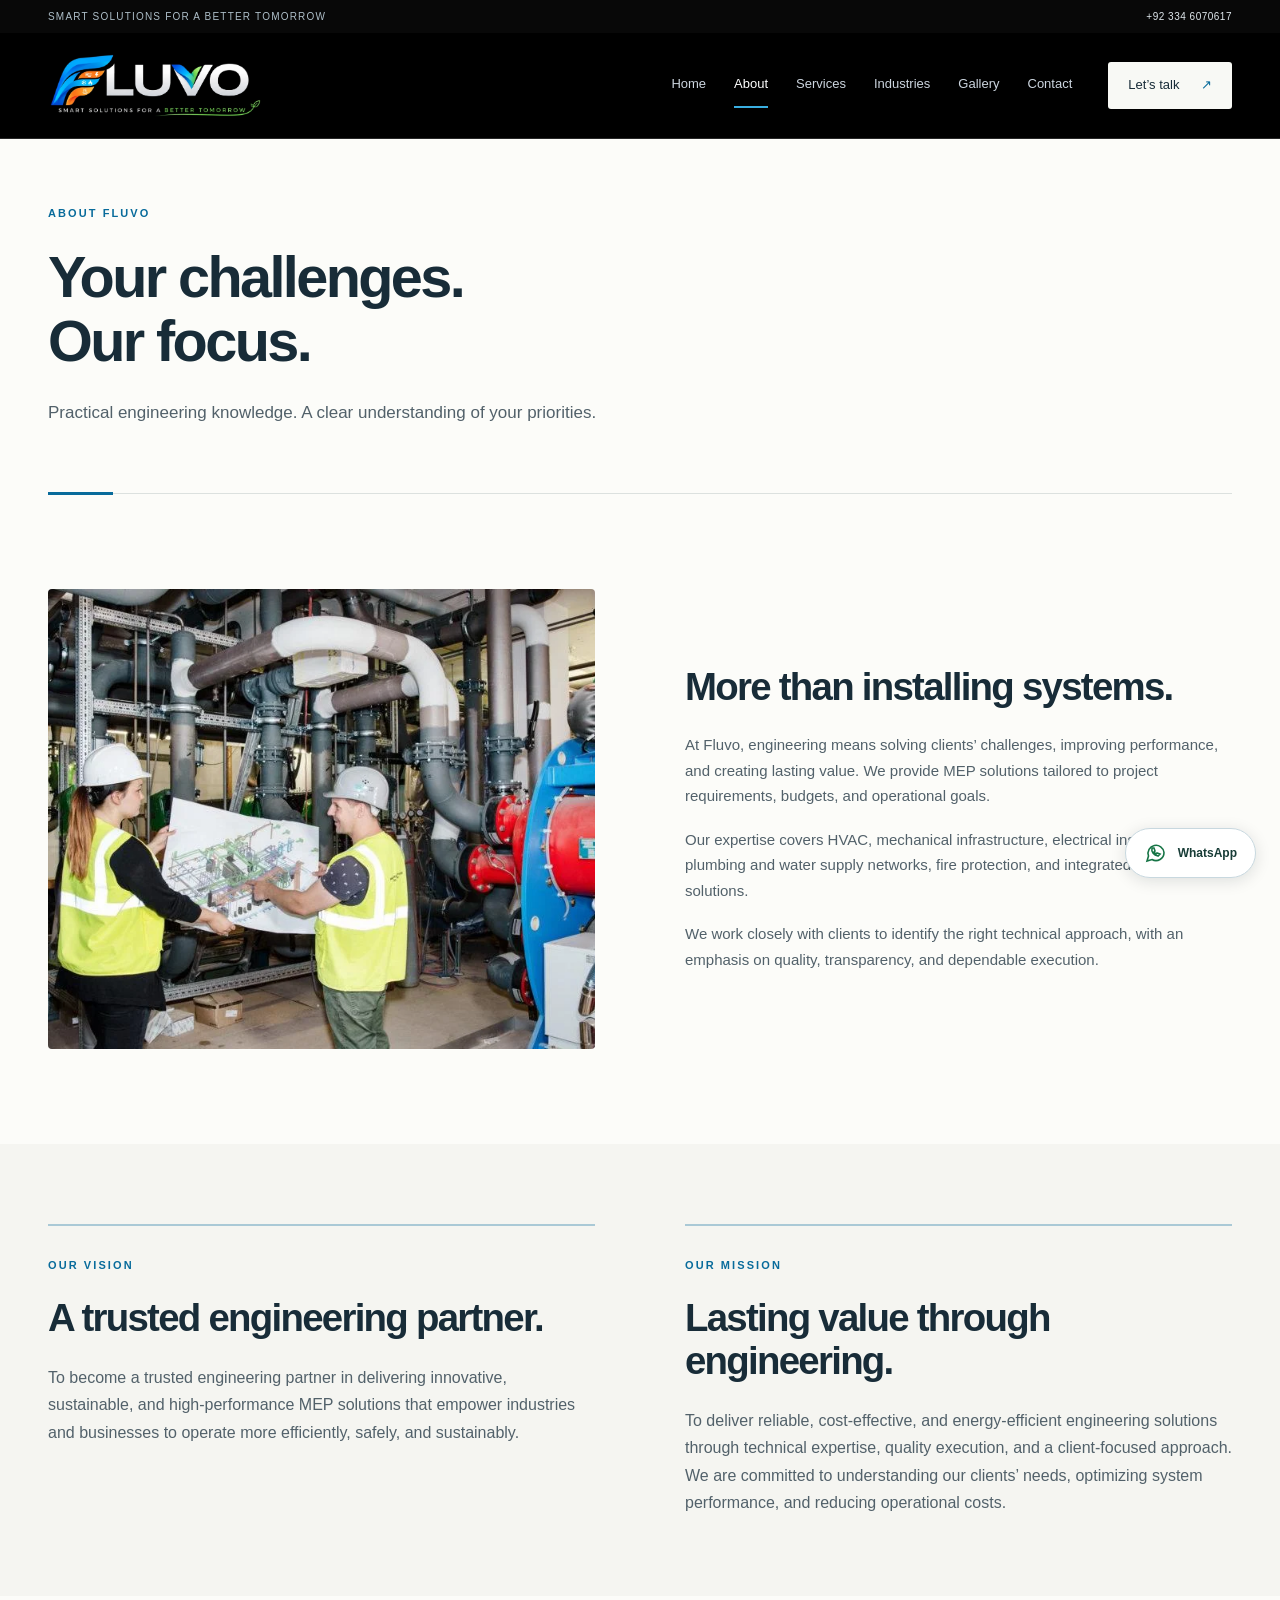
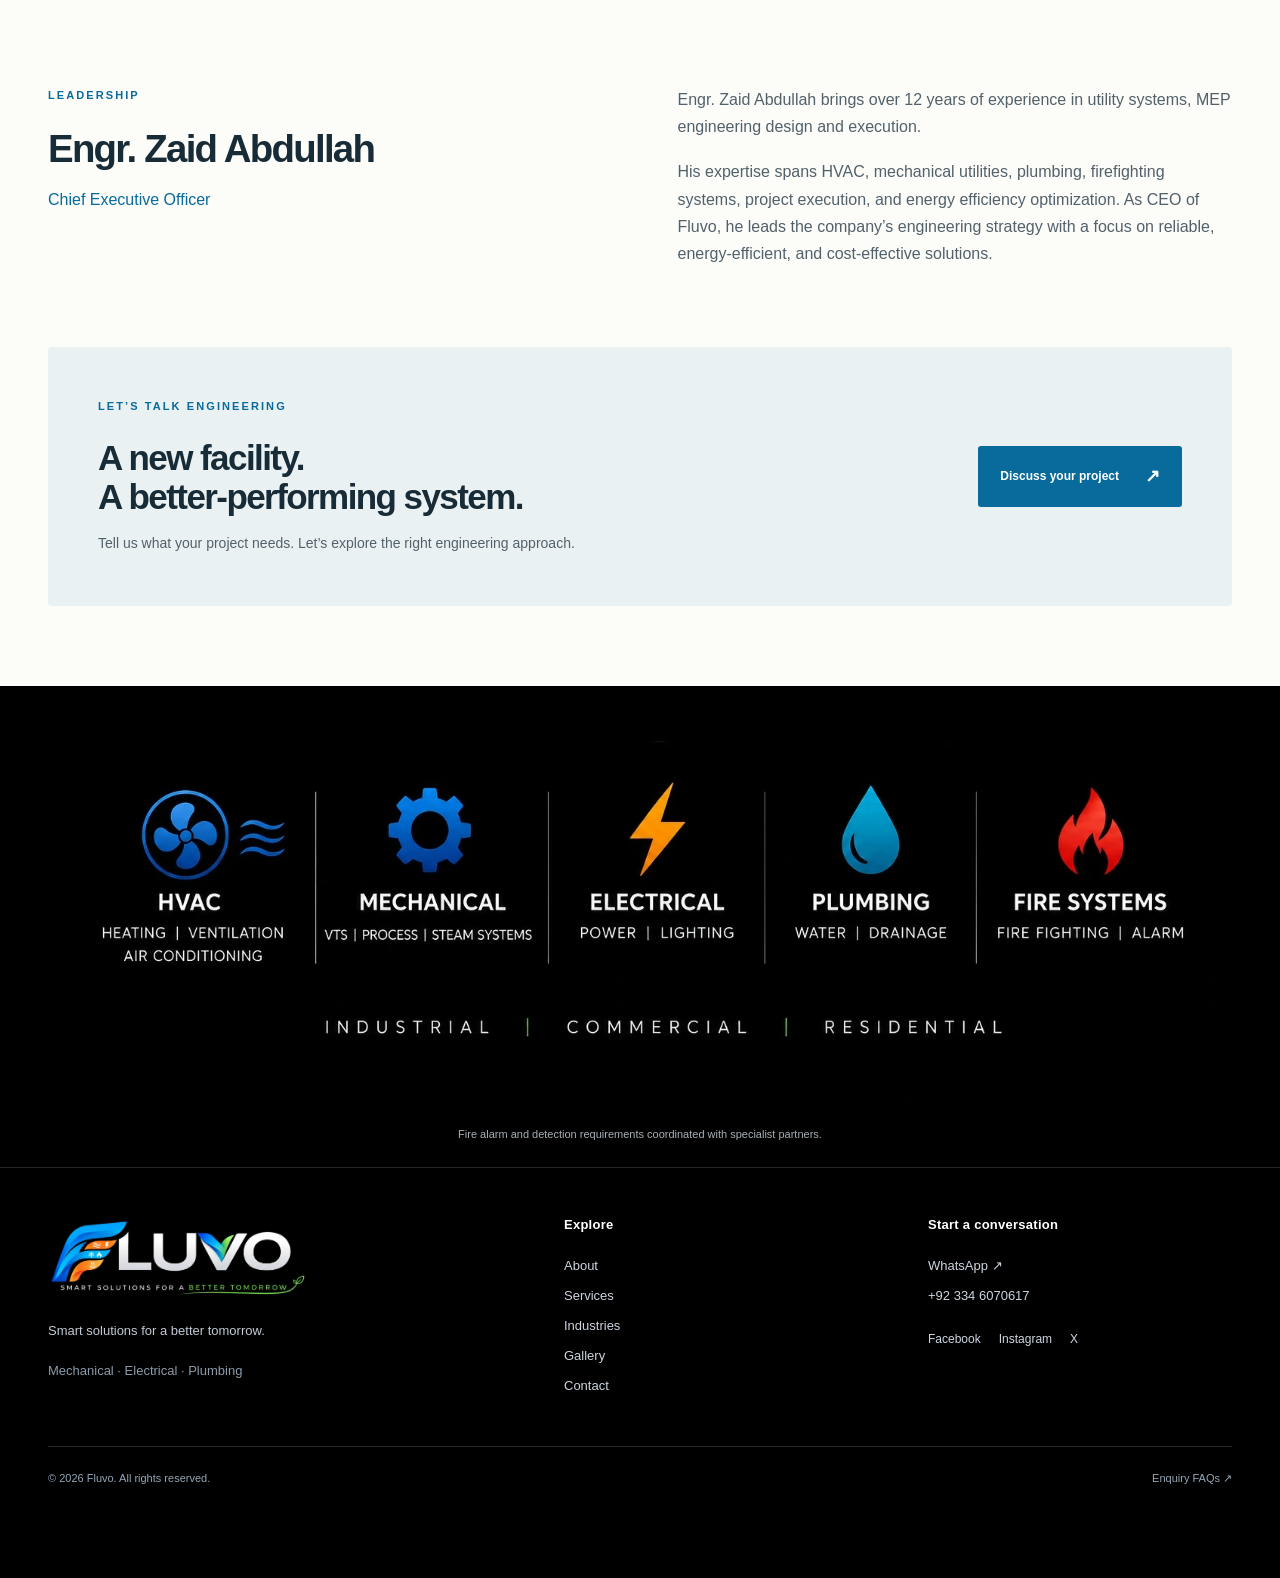
==== commit 8ac0a061: "Refresh Fluvo branding and emphasize project handover and fire protection" ====
--- a/about.html
+++ b/about.html
@@ -1,7 +1,7 @@
 <!doctype html>
-<html lang="en"><head><meta charset="utf-8"><meta name="viewport" content="width=device-width, initial-scale=1"><title>About Fluvo | Engineering with Lasting Value</title><meta name="description" content="Learn about Fluvo’s engineering approach, mission, vision, and CEO Engr. Zaid Abdullah."><meta name="theme-color" content="#091522"><meta property="og:title" content="About Fluvo | Engineering with Lasting Value"><meta property="og:description" content="Learn about Fluvo’s engineering approach, mission, vision, and CEO Engr. Zaid Abdullah."><meta property="og:type" content="website"><meta property="og:site_name" content="Fluvo"><link rel="icon" href="assets/images/favicon.png"><link rel="stylesheet" href="css/style.css"><link rel="stylesheet" href="css/premium.css"><script src="js/main.js" defer></script></head>
-<body><a class="skip" href="#main">Skip to content</a><div class="topline"><div class="wrap"><span>SMART SOLUTIONS FOR A BETTER TOMORROW</span><a href="tel:+923346070617">+92 334 6070617</a></div></div><header class="site-header"><div class="nav-wrap wrap"><a class="brand" href="index.html" aria-label="Fluvo home"><img src="assets/images/fluvo-logo.webp" alt="Fluvo" width="602" height="186"></a><button class="menu-toggle" aria-expanded="false" aria-controls="navigation" hidden>Menu <span aria-hidden="true">☰</span></button><nav id="navigation" aria-label="Main navigation"><a href="index.html">Home</a><a href="about.html" aria-current="page">About</a><a href="services.html">Services</a><a href="industries.html">Industries</a><a href="projects.html">Gallery</a><a href="contact.html">Contact</a></nav><a class="nav-contact" href="https://wa.me/923346070617?text=Hello%20Fluvo%2C%20I%20would%20like%20to%20discuss%20an%20engineering%20project.">Let’s talk <span aria-hidden="true">↗</span></a></div></header>
+<html lang="en"><head><meta charset="utf-8"><meta name="viewport" content="width=device-width, initial-scale=1"><title>About Fluvo | Engineering with Lasting Value</title><meta name="description" content="Learn about Fluvo’s engineering approach, mission, vision, and CEO Engr. Zaid Abdullah."><meta name="theme-color" content="#091522"><meta property="og:title" content="About Fluvo | Engineering with Lasting Value"><meta property="og:description" content="Learn about Fluvo’s engineering approach, mission, vision, and CEO Engr. Zaid Abdullah."><meta property="og:type" content="website"><meta property="og:site_name" content="Fluvo"><link rel="icon" href="assets/images/favicon.png"><link rel="stylesheet" href="css/style.css"><link rel="stylesheet" href="css/premium.css"><link rel="stylesheet" href="css/focus.css?v=20261028"><script src="js/main.js" defer></script></head>
+<body><a class="skip" href="#main">Skip to content</a><div class="topline"><div class="wrap"><span>SMART SOLUTIONS FOR A BETTER TOMORROW</span><a href="tel:+923346070617">+92 334 6070617</a></div></div><header class="site-header"><div class="nav-wrap wrap"><a class="brand" href="index.html" aria-label="Fluvo home"><img src="assets/images/fluvo-logo-current.webp" alt="Fluvo" width="1300" height="390"></a><button class="menu-toggle" aria-expanded="false" aria-controls="navigation" hidden>Menu <span aria-hidden="true">☰</span></button><nav id="navigation" aria-label="Main navigation"><a href="index.html">Home</a><a href="about.html" aria-current="page">About</a><a href="services.html">Services</a><a href="industries.html">Industries</a><a href="projects.html">Gallery</a><a href="contact.html">Contact</a></nav><a class="nav-contact" href="https://wa.me/923346070617?text=Hello%20Fluvo%2C%20I%20would%20like%20to%20discuss%20an%20engineering%20project.">Let’s talk <span aria-hidden="true">↗</span></a></div></header>
 <main id="main" tabindex="-1"><header class="page-heading wrap"><p class="eyebrow">ABOUT FLUVO</p><h1>Your challenges.<br>Our focus.</h1><p class="intro">Practical engineering knowledge. A clear understanding of your priorities.</p></header>
 <section class="split-feature wrap about-feature"><img src="assets/images/engineering-coordination.webp" alt="Engineers reviewing a technical drawing beside mechanical systems" width="768" height="576"><div><h2>More than installing systems.</h2><p>At Fluvo, engineering means solving clients’ challenges, improving performance, and creating lasting value. We provide MEP solutions tailored to project requirements, budgets, and operational goals.</p><p>Our expertise covers HVAC, mechanical infrastructure, electrical installations, plumbing and water supply networks, fire protection, and integrated MEP solutions.</p><p>We work closely with clients to identify the right technical approach, with an emphasis on quality, transparency, and dependable execution.</p></div></section>
 <section class="values-section"><div class="wrap two-columns"><article><p class="eyebrow">OUR VISION</p><h2>A trusted engineering partner.</h2><p>To become a trusted engineering partner in delivering innovative, sustainable, and high-performance MEP solutions that empower industries and businesses to operate more efficiently, safely, and sustainably.</p></article><article><p class="eyebrow">OUR MISSION</p><h2>Lasting value through engineering.</h2><p>To deliver reliable, cost-effective, and energy-efficient engineering solutions through technical expertise, quality execution, and a client-focused approach. We are committed to understanding our clients’ needs, optimizing system performance, and reducing operational costs.</p></article></div></section>
-<section class="leadership wrap"><div><p class="eyebrow">LEADERSHIP</p><h2>Engr. Zaid Abdullah</h2><p class="role">Chief Executive Officer</p></div><div><p>Engr. Zaid Abdullah brings over 12 years of experience in utility systems, MEP engineering design and execution, and energy audits.</p><p>His expertise spans HVAC, mechanical utilities, plumbing, firefighting systems, project execution, and energy efficiency optimization. As CEO of Fluvo, he leads the company’s engineering strategy with a focus on reliable, energy-efficient, and cost-effective solutions.</p></div></section><section class="cta wrap"><div><p class="eyebrow">LET’S TALK ENGINEERING</p><h2>A new facility.<br>A better-performing system.</h2><p>Tell us what your project needs. Let’s explore the right engineering approach.</p></div><a class="button " href="contact.html">Discuss your project <span aria-hidden="true">↗</span></a></section></main><footer><div class="wrap footer-grid"><div><a class="brand footer-brand" href="index.html"><img src="assets/images/fluvo-logo.webp" alt="Fluvo home" width="602" height="186" loading="lazy"></a><p>Smart solutions for a better tomorrow.</p><p class="muted">Mechanical · Electrical · Plumbing</p></div><div><h2>Explore</h2><a href="about.html">About</a><a href="services.html">Services</a><a href="industries.html">Industries</a><a href="projects.html">Gallery</a><a href="contact.html">Contact</a></div><div><h2>Start a conversation</h2><a href="https://wa.me/923346070617?text=Hello%20Fluvo%2C%20I%20would%20like%20to%20discuss%20an%20engineering%20project.">WhatsApp ↗</a><a href="tel:+923346070617">+92 334 6070617</a><div class="socials"><a href="https://www.facebook.com/share/1EuFLb1oGB/">Facebook</a><a href="https://www.instagram.com/fluvo.pk/">Instagram</a><a href="https://x.com/FLUVO92">X</a></div></div></div><div class="wrap footer-bottom"><span>© <span data-year>2026</span> Fluvo. All rights reserved.</span><a href="contact.html#faq">Enquiry FAQs ↗</a></div></footer><a class="whatsapp" href="https://wa.me/923346070617?text=Hello%20Fluvo%2C%20I%20would%20like%20to%20discuss%20an%20engineering%20project." aria-label="Discuss your project with Fluvo on WhatsApp"><svg viewBox="0 0 24 24" aria-hidden="true"><path d="M20 11.5a8 8 0 0 1-12 7L3 20l1.5-5A8 8 0 1 1 20 11.5Z"/><path d="M8 7c-1 4 2 7 6 8l2-2-3-1-1 1-2-2 1-1-1-3Z"/></svg><span>WhatsApp</span></a></body></html>+<section class="leadership wrap"><div><p class="eyebrow">LEADERSHIP</p><h2>Engr. Zaid Abdullah</h2><p class="role">Chief Executive Officer</p></div><div><p>Engr. Zaid Abdullah brings over 12 years of experience in utility systems, MEP engineering design and execution.</p><p>His expertise spans HVAC, mechanical utilities, plumbing, firefighting systems, project execution, and energy efficiency optimization. As CEO of Fluvo, he leads the company’s engineering strategy with a focus on reliable, energy-efficient, and cost-effective solutions.</p></div></section><section class="cta wrap"><div><p class="eyebrow">LET’S TALK ENGINEERING</p><h2>A new facility.<br>A better-performing system.</h2><p>Tell us what your project needs. Let’s explore the right engineering approach.</p></div><a class="button " href="contact.html">Discuss your project <span aria-hidden="true">↗</span></a></section></main><footer><section class="brand-disciplines" aria-label="Fluvo engineering disciplines"><div class="wrap"><img class="discipline-desktop" src="assets/images/fluvo-disciplines.webp" alt="Fluvo: HVAC, mechanical, electrical, plumbing and fire systems. Industrial, commercial and residential." width="1536" height="512" loading="lazy"><div class="discipline-mobile"><img src="assets/images/brand-hvac.webp" alt="HVAC: heating, ventilation and air conditioning" width="320" height="265" loading="lazy"><img src="assets/images/brand-mechanical.webp" alt="Mechanical: VTS, process and steam systems" width="320" height="265" loading="lazy"><img src="assets/images/brand-electrical.webp" alt="Electrical: power and lighting" width="320" height="265" loading="lazy"><img src="assets/images/brand-plumbing.webp" alt="Plumbing: water and drainage" width="320" height="265" loading="lazy"><img src="assets/images/brand-fire.webp" alt="Fire systems: firefighting and alarm" width="320" height="265" loading="lazy"></div><p class="discipline-markets">INDUSTRIAL <span> / </span> COMMERCIAL <span> / </span> RESIDENTIAL</p><p class="alarm-scope">Fire alarm and detection requirements coordinated with specialist partners.</p></div></section><div class="wrap footer-grid"><div><a class="brand footer-brand" href="index.html"><img src="assets/images/fluvo-logo-current.webp" alt="Fluvo home" width="1300" height="390" loading="lazy"></a><p>Smart solutions for a better tomorrow.</p><p class="muted">Mechanical · Electrical · Plumbing</p></div><div><h2>Explore</h2><a href="about.html">About</a><a href="services.html">Services</a><a href="industries.html">Industries</a><a href="projects.html">Gallery</a><a href="contact.html">Contact</a></div><div><h2>Start a conversation</h2><a href="https://wa.me/923346070617?text=Hello%20Fluvo%2C%20I%20would%20like%20to%20discuss%20an%20engineering%20project.">WhatsApp ↗</a><a href="tel:+923346070617">+92 334 6070617</a><div class="socials"><a href="https://www.facebook.com/share/1EuFLb1oGB/">Facebook</a><a href="https://www.instagram.com/fluvo.pk/">Instagram</a><a href="https://x.com/FLUVO92">X</a></div></div></div><div class="wrap footer-bottom"><span>© <span data-year>2026</span> Fluvo. All rights reserved.</span><a href="contact.html#faq">Enquiry FAQs ↗</a></div></footer><a class="whatsapp" href="https://wa.me/923346070617?text=Hello%20Fluvo%2C%20I%20would%20like%20to%20discuss%20an%20engineering%20project." aria-label="Discuss your project with Fluvo on WhatsApp"><svg viewBox="0 0 24 24" aria-hidden="true"><path d="M20 11.5a8 8 0 0 1-12 7L3 20l1.5-5A8 8 0 1 1 20 11.5Z"/><path d="M8 7c-1 4 2 7 6 8l2-2-3-1-1 1-2-2 1-1-1-3Z"/></svg><span>WhatsApp</span></a></body></html>
--- a/css/style.css
+++ b/css/style.css
@@ -337,7 +337,7 @@
   font-size:14px
 }
 .check-list li:before{
-  content:'Ã¢Å“â€œ';
+  content:'\2713';
   color:var(--blue);
   margin-right:16px
 }
--- a/css/focus.css
+++ b/css/focus.css
@@ -0,0 +1,127 @@
+/* October 2026: the supplied black-ground identity, project lifecycle and fire protection. */
+.topline { background: #080808; }
+.site-header { background: #000; backdrop-filter: none; border-bottom-color: #272727; }
+.nav-wrap { height: 105px; }
+.brand { width: 215px; }
+.brand img { width: 100%; height: auto; }
+footer { background: #000; }
+.footer-brand { width: 260px; }
+.footer-bottom { border-color: #272727; }
+.hero h1 { font-size: clamp(42px,4.5vw,64px); }
+.process-priority {
+  background: #0b2232;
+  color: #fff;
+  border: 1px solid #294658;
+  border-radius: 7px;
+  margin-block: 75px;
+  padding: 50px;
+  position: relative;
+  overflow: hidden;
+  background-image: linear-gradient(#ffffff03 1px,transparent 1px),linear-gradient(90deg,#ffffff03 1px,transparent 1px);
+  background-size: 35px 35px;
+}
+.process-priority:before { content: ''; position: absolute; top: 0; left: 50px; height: 4px; width: 100px; background: #39b4e8; }
+.process-priority .section-top { align-items: center; gap: 50px; margin-bottom: 45px; }
+.process-priority .eyebrow { color: #73c8eb; font-size: 10px; }
+.process-priority h2 { font-size: clamp(32px,3.7vw,47px); }
+.process-priority h2 em { color: #5ec7ee; font-style: normal; }
+.process-intro { max-width: 360px; }
+.process-intro p { color: #c0d0db; font-size: 14px; }
+.process-intro .text-link { margin-top: 18px; color: #83d2ef; }
+.process-priority ol { gap: 16px; margin: 0; }
+.process-priority li { position: relative; border: 1px solid #3d5869; border-radius: 5px; background: #102d40; padding: 24px 20px; }
+.process-priority li:before { display: none; }
+.process-priority li:not(:last-child):after { content: '\2192'; position: absolute; right: -17px; top: 46px; color: #8bdafa; font-size: 20px; background: #0b2232; padding: 0 3px; z-index: 1; }
+.process-step-top { display: flex; align-items: center; justify-content: space-between; margin-bottom: 24px; }
+.process-step-top svg { width: 44px; height: 44px; color: #74d0f3; }
+.process-priority .step-code { font-size: 12px; color: #8dafc0; margin: 0; letter-spacing: .08em; }
+.process-priority .step-caption { color: #9db7c6; font-size: 10px; margin-bottom: 9px; }
+.process-priority strong { font-size: 24px; color: white; }
+.process-priority li>span { color: #bfd1dc; font-size: 13px; line-height: 1.75; }
+.process-bottom { display: flex; justify-content: space-between; gap: 25px; border-top: 1px solid #365365; padding-top: 25px; margin-top: 32px; align-items: center; }
+.process-bottom>span { font-size: 9px; color: #a8c0ce; letter-spacing: .09em; }
+.process-bottom a { font-size: 12px; color: #83d2ef; }
+.fire-feature { display: grid; grid-template-columns: 125px 1fr auto; align-items: center; gap: 40px; padding: 35px 0 55px; border-bottom: 1px solid #e5d9d4; margin-bottom: 35px; }
+.fire-symbol { background: #fff0e9; border: 1px solid #f2d3c5; width: 125px; height: 150px; border-radius: 6px; display: flex; flex-direction: column; justify-content: center; align-items: center; gap: 16px; }
+.fire-symbol svg { width: 62px; height: 62px; color: #bf431f; }
+.fire-symbol span { color: #913a23; font-size: 8px; letter-spacing: .08em; font-weight: 700; }
+.fire-copy .eyebrow { color: #a4462a; font-size: 10px; margin-bottom: 15px; }
+.fire-copy h2 { font-size: 32px; margin-bottom: 16px; }
+.fire-copy>p:not(.eyebrow) { max-width: 630px; font-size: 14px; }
+.fire-feature .button { background: #a73b22; }
+.fire-feature .button:hover { background: #852d19; }
+.fire-tags { display: flex; flex-wrap: wrap; gap: 8px; margin-top: 18px; }
+.fire-tags span { font-size: 10px; background: #f8eee8; color: #7e3e29; border: 1px solid #ead6c9; border-radius: 3px; padding: 5px 9px; }
+.service-card.fire-card { border: 1px solid #d68b6d; background: #fff5ee; box-shadow: inset 0 3px 0 #bd4926; }
+.fire-card .card-number,.fire-card .card-link { color: #a43d21; }
+.fire-card .card-link { border-top-color: #edd9ce; }
+.service-card.fire-card:hover { background: #fff0e5; border-color: #b94a27; }
+.service-card:last-child { grid-column: auto; display: flex; align-items: start; gap: 0; min-height: 280px; }
+.service-card:last-child>* { margin: initial; }
+.service-card:last-child .card-number { margin-bottom: 25px; }
+.service-card:last-child h3 { margin-bottom: 16px; }
+.service-card:last-child p { margin-bottom: 24px; }
+.service-card:last-child .card-link { padding-top: 18px; margin-top: auto; width: 100%; border-top: 1px solid #3a5261; }
+.fire-detail { background: #fff2e9; border: 1px solid #dfb69f; border-left: 4px solid #b54220; padding: 40px; margin-block: 30px; border-radius: 5px; }
+.fire-detail .eyebrow { color: #a73b22; }
+.fire-detail li::marker { color: #a73b22; }
+.brand-disciplines { background: #000; border-bottom: 1px solid #252525; margin-bottom: 50px; }
+.brand-disciplines>.wrap { padding-bottom: 24px; }
+.discipline-desktop { width: 100%; max-width: 1160px; margin-inline: auto; }
+.discipline-mobile,.discipline-markets { display: none; }
+.brand-disciplines .alarm-scope { color: #a7b0b6; text-align: center; font-size: 11px; margin-top: 0; }
+@media(max-width:1100px) {
+  .nav-wrap { gap: 22px; }
+  .brand { width: 190px; }
+  .process-priority { padding: 38px; }
+  .fire-feature { grid-template-columns: 105px 1fr; gap: 28px; }
+  .fire-feature .button { grid-column: 2; justify-self: start; }
+  .fire-symbol { width: 105px; height: 135px; }
+}
+@media(max-width:900px) {
+  .nav-wrap { height: auto; min-height: 95px; }
+  .process-priority { padding: 35px; }
+  .process-priority .section-top { display: block; }
+  .process-intro { max-width: 560px; margin-top: 25px; }
+  .process-priority ol { grid-template-columns: 1fr 1fr; gap: 20px; }
+  .process-priority li:after { display: none; }
+  .process-bottom { display: block; }
+  .process-bottom a { display: block; margin-top: 12px; }
+}
+@media(max-width:640px) {
+  .brand { width: 155px; }
+  .nav-wrap { min-height: 83px; gap: 8px; }
+  .nav-contact { padding: 8px; font-size: 10px; }
+  .nav-contact span { margin-left: 4px; }
+  .js .menu-toggle { padding: 7px 9px; font-size: 12px; }
+  .process-priority { padding: 30px 22px; margin-block: 45px; }
+  .process-priority:before { left: 22px; width: 70px; }
+  .process-priority .eyebrow { font-size: 8px; letter-spacing: .08em; }
+  .process-priority .section-top { margin-bottom: 28px; }
+  .process-priority h2 { font-size: 35px; }
+  .process-priority ol { grid-template-columns: 1fr; gap: 14px; }
+  .process-priority li { padding: 22px; }
+  .process-step-top { margin-bottom: 16px; }
+  .process-priority strong { font-size: 26px; }
+  .process-bottom>span { font-size: 8px; }
+  .fire-feature { grid-template-columns: 1fr; gap: 24px; padding-top: 0; margin-bottom: 0; }
+  .fire-symbol { width: 88px; height: 100px; gap: 8px; }
+  .fire-symbol svg { height: 44px; width: 44px; }
+  .fire-symbol span { font-size: 7px; }
+  .fire-feature .button { grid-column: 1; }
+  .fire-copy h2 { font-size: 29px; }
+  .fire-detail { padding: 25px; }
+  .footer-brand { width: 245px; }
+  .discipline-desktop { display: none; }
+  .discipline-mobile { display: grid; grid-template-columns: 1fr 1fr; padding-top: 25px; gap: 12px; }
+  .discipline-mobile img { width: 100%; height: auto; }
+  .discipline-mobile img:last-child { grid-column: 1/-1; width: 50%; justify-self: center; }
+  .discipline-markets { display: block; font-size: 8px; letter-spacing: .12em; text-align: center; margin-block: 25px; color: #d3ddd4; }
+  .discipline-markets span { color: #71ba4a; padding: 0 5px; }
+  .brand-disciplines .alarm-scope { font-size: 10px; }
+}
+@media(max-width:360px) {
+  .brand { width: 133px; }
+  .nav-contact { font-size: 9px; }
+  .js .menu-toggle { padding-inline: 7px; font-size: 11px; }
+}
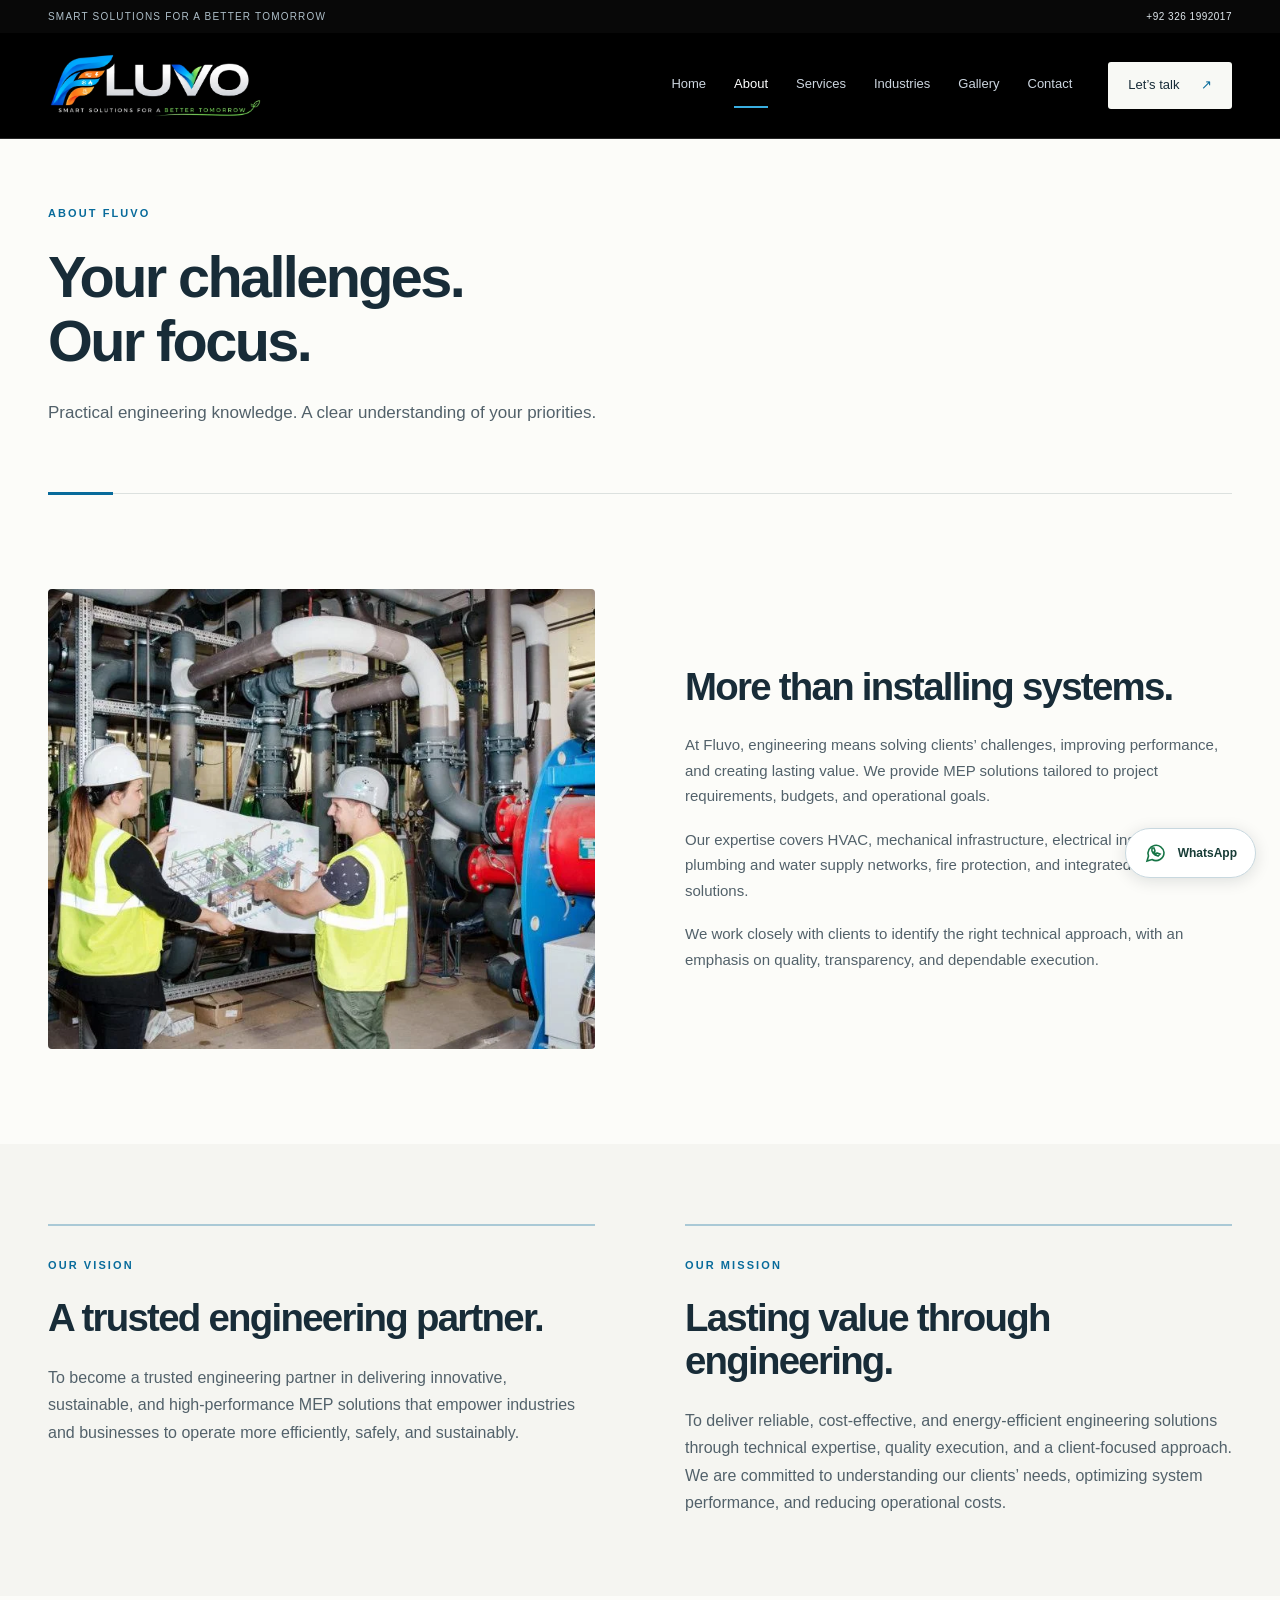
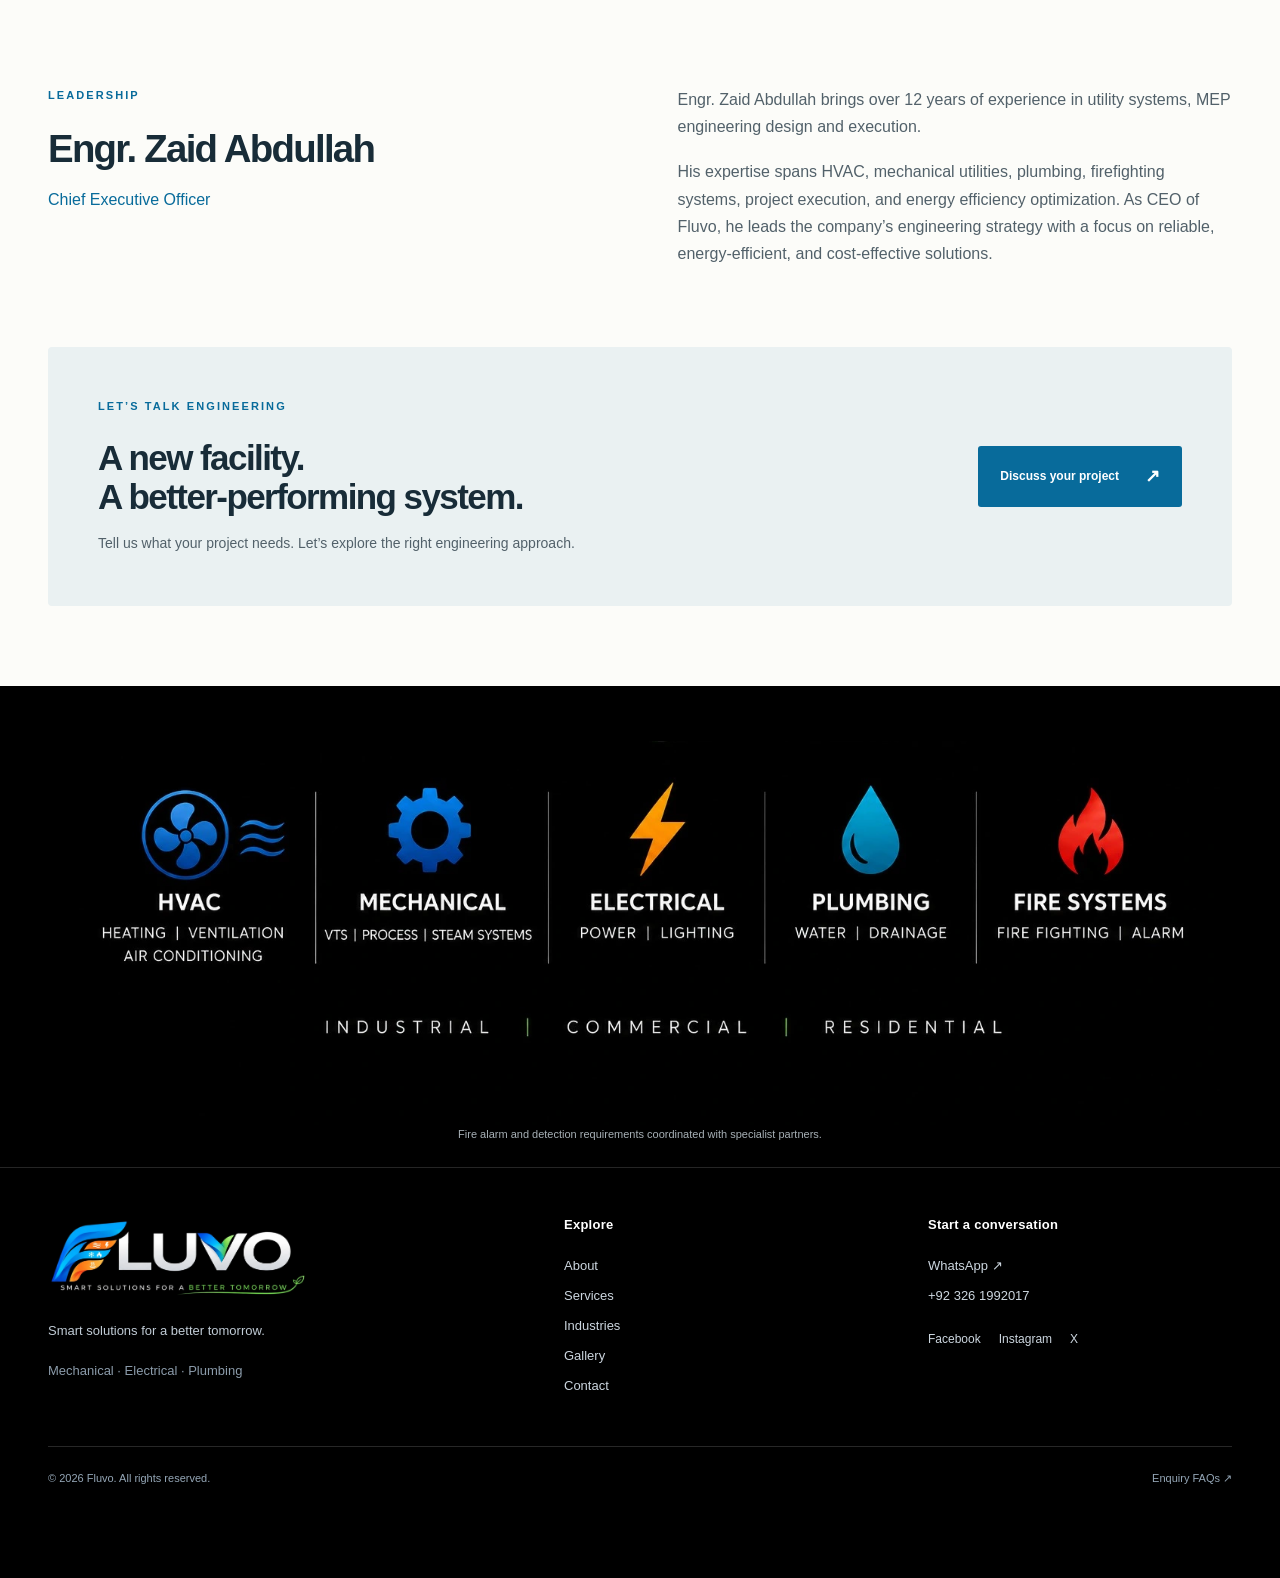
==== commit 06c00210: "Update public contact number" ====
--- a/about.html
+++ b/about.html
@@ -1,7 +1,7 @@
 <!doctype html>
-<html lang="en"><head><meta charset="utf-8"><meta name="viewport" content="width=device-width, initial-scale=1"><title>About Fluvo | Engineering with Lasting Value</title><meta name="description" content="Learn about Fluvo’s engineering approach, mission, vision, and CEO Engr. Zaid Abdullah."><meta name="theme-color" content="#091522"><meta property="og:title" content="About Fluvo | Engineering with Lasting Value"><meta property="og:description" content="Learn about Fluvo’s engineering approach, mission, vision, and CEO Engr. Zaid Abdullah."><meta property="og:type" content="website"><meta property="og:site_name" content="Fluvo"><link rel="icon" href="assets/images/favicon.png"><link rel="stylesheet" href="css/style.css"><link rel="stylesheet" href="css/premium.css"><link rel="stylesheet" href="css/focus.css?v=20261028"><script src="js/main.js" defer></script></head>
-<body><a class="skip" href="#main">Skip to content</a><div class="topline"><div class="wrap"><span>SMART SOLUTIONS FOR A BETTER TOMORROW</span><a href="tel:+923346070617">+92 334 6070617</a></div></div><header class="site-header"><div class="nav-wrap wrap"><a class="brand" href="index.html" aria-label="Fluvo home"><img src="assets/images/fluvo-logo-current.webp" alt="Fluvo" width="1300" height="390"></a><button class="menu-toggle" aria-expanded="false" aria-controls="navigation" hidden>Menu <span aria-hidden="true">☰</span></button><nav id="navigation" aria-label="Main navigation"><a href="index.html">Home</a><a href="about.html" aria-current="page">About</a><a href="services.html">Services</a><a href="industries.html">Industries</a><a href="projects.html">Gallery</a><a href="contact.html">Contact</a></nav><a class="nav-contact" href="https://wa.me/923346070617?text=Hello%20Fluvo%2C%20I%20would%20like%20to%20discuss%20an%20engineering%20project.">Let’s talk <span aria-hidden="true">↗</span></a></div></header>
+<html lang="en"><head><meta charset="utf-8"><meta name="viewport" content="width=device-width, initial-scale=1"><title>About Fluvo | Engineering with Lasting Value</title><meta name="description" content="Learn about Fluvo’s engineering approach, mission, vision, and CEO Engr. Zaid Abdullah."><meta name="theme-color" content="#091522"><meta property="og:title" content="About Fluvo | Engineering with Lasting Value"><meta property="og:description" content="Learn about Fluvo’s engineering approach, mission, vision, and CEO Engr. Zaid Abdullah."><meta property="og:type" content="website"><meta property="og:site_name" content="Fluvo"><link rel="canonical" href="https://fluvo.com.pk/about"><meta property="og:url" content="https://fluvo.com.pk/about"><meta property="og:image" content="https://fluvo.com.pk/assets/images/fluvo-logo-current.webp"><meta property="og:image:alt" content="Fluvo engineering solutions"><meta name="twitter:card" content="summary_large_image"><link rel="icon" type="image/png" sizes="192x192" href="assets/images/favicon.png"><link rel="apple-touch-icon" sizes="180x180" href="assets/images/apple-touch-icon.png"><link rel="stylesheet" href="css/style.css"><link rel="stylesheet" href="css/premium.css"><link rel="stylesheet" href="css/focus.css?v=20261102"><link rel="stylesheet" href="css/carousel.css?v=20261102"><script src="js/main.js?v=20261102" defer></script></head>
+<body><a class="skip" href="#main">Skip to content</a><div class="topline"><div class="wrap"><span>SMART SOLUTIONS FOR A BETTER TOMORROW</span><a href="tel:+923261992017">+92 326 1992017</a></div></div><header class="site-header"><div class="nav-wrap wrap"><a class="brand" href="index.html" aria-label="Fluvo home"><img src="assets/images/fluvo-logo-current.webp" alt="Fluvo" width="1300" height="390"></a><button class="menu-toggle" aria-expanded="false" aria-controls="navigation" hidden>Menu <span aria-hidden="true">☰</span></button><nav id="navigation" aria-label="Main navigation"><a href="index.html">Home</a><a href="about.html" aria-current="page">About</a><a href="services.html">Services</a><a href="industries.html">Industries</a><a href="projects.html">Gallery</a><a href="contact.html">Contact</a></nav><a class="nav-contact" href="https://wa.me/923261992017?text=Hello%20Fluvo%2C%20I%20would%20like%20to%20discuss%20an%20engineering%20project.">Let’s talk <span aria-hidden="true">↗</span></a></div></header>
 <main id="main" tabindex="-1"><header class="page-heading wrap"><p class="eyebrow">ABOUT FLUVO</p><h1>Your challenges.<br>Our focus.</h1><p class="intro">Practical engineering knowledge. A clear understanding of your priorities.</p></header>
 <section class="split-feature wrap about-feature"><img src="assets/images/engineering-coordination.webp" alt="Engineers reviewing a technical drawing beside mechanical systems" width="768" height="576"><div><h2>More than installing systems.</h2><p>At Fluvo, engineering means solving clients’ challenges, improving performance, and creating lasting value. We provide MEP solutions tailored to project requirements, budgets, and operational goals.</p><p>Our expertise covers HVAC, mechanical infrastructure, electrical installations, plumbing and water supply networks, fire protection, and integrated MEP solutions.</p><p>We work closely with clients to identify the right technical approach, with an emphasis on quality, transparency, and dependable execution.</p></div></section>
 <section class="values-section"><div class="wrap two-columns"><article><p class="eyebrow">OUR VISION</p><h2>A trusted engineering partner.</h2><p>To become a trusted engineering partner in delivering innovative, sustainable, and high-performance MEP solutions that empower industries and businesses to operate more efficiently, safely, and sustainably.</p></article><article><p class="eyebrow">OUR MISSION</p><h2>Lasting value through engineering.</h2><p>To deliver reliable, cost-effective, and energy-efficient engineering solutions through technical expertise, quality execution, and a client-focused approach. We are committed to understanding our clients’ needs, optimizing system performance, and reducing operational costs.</p></article></div></section>
-<section class="leadership wrap"><div><p class="eyebrow">LEADERSHIP</p><h2>Engr. Zaid Abdullah</h2><p class="role">Chief Executive Officer</p></div><div><p>Engr. Zaid Abdullah brings over 12 years of experience in utility systems, MEP engineering design and execution.</p><p>His expertise spans HVAC, mechanical utilities, plumbing, firefighting systems, project execution, and energy efficiency optimization. As CEO of Fluvo, he leads the company’s engineering strategy with a focus on reliable, energy-efficient, and cost-effective solutions.</p></div></section><section class="cta wrap"><div><p class="eyebrow">LET’S TALK ENGINEERING</p><h2>A new facility.<br>A better-performing system.</h2><p>Tell us what your project needs. Let’s explore the right engineering approach.</p></div><a class="button " href="contact.html">Discuss your project <span aria-hidden="true">↗</span></a></section></main><footer><section class="brand-disciplines" aria-label="Fluvo engineering disciplines"><div class="wrap"><img class="discipline-desktop" src="assets/images/fluvo-disciplines.webp" alt="Fluvo: HVAC, mechanical, electrical, plumbing and fire systems. Industrial, commercial and residential." width="1536" height="512" loading="lazy"><div class="discipline-mobile"><img src="assets/images/brand-hvac.webp" alt="HVAC: heating, ventilation and air conditioning" width="320" height="265" loading="lazy"><img src="assets/images/brand-mechanical.webp" alt="Mechanical: VTS, process and steam systems" width="320" height="265" loading="lazy"><img src="assets/images/brand-electrical.webp" alt="Electrical: power and lighting" width="320" height="265" loading="lazy"><img src="assets/images/brand-plumbing.webp" alt="Plumbing: water and drainage" width="320" height="265" loading="lazy"><img src="assets/images/brand-fire.webp" alt="Fire systems: firefighting and alarm" width="320" height="265" loading="lazy"></div><p class="discipline-markets">INDUSTRIAL <span> / </span> COMMERCIAL <span> / </span> RESIDENTIAL</p><p class="alarm-scope">Fire alarm and detection requirements coordinated with specialist partners.</p></div></section><div class="wrap footer-grid"><div><a class="brand footer-brand" href="index.html"><img src="assets/images/fluvo-logo-current.webp" alt="Fluvo home" width="1300" height="390" loading="lazy"></a><p>Smart solutions for a better tomorrow.</p><p class="muted">Mechanical · Electrical · Plumbing</p></div><div><h2>Explore</h2><a href="about.html">About</a><a href="services.html">Services</a><a href="industries.html">Industries</a><a href="projects.html">Gallery</a><a href="contact.html">Contact</a></div><div><h2>Start a conversation</h2><a href="https://wa.me/923346070617?text=Hello%20Fluvo%2C%20I%20would%20like%20to%20discuss%20an%20engineering%20project.">WhatsApp ↗</a><a href="tel:+923346070617">+92 334 6070617</a><div class="socials"><a href="https://www.facebook.com/share/1EuFLb1oGB/">Facebook</a><a href="https://www.instagram.com/fluvo.pk/">Instagram</a><a href="https://x.com/FLUVO92">X</a></div></div></div><div class="wrap footer-bottom"><span>© <span data-year>2026</span> Fluvo. All rights reserved.</span><a href="contact.html#faq">Enquiry FAQs ↗</a></div></footer><a class="whatsapp" href="https://wa.me/923346070617?text=Hello%20Fluvo%2C%20I%20would%20like%20to%20discuss%20an%20engineering%20project." aria-label="Discuss your project with Fluvo on WhatsApp"><svg viewBox="0 0 24 24" aria-hidden="true"><path d="M20 11.5a8 8 0 0 1-12 7L3 20l1.5-5A8 8 0 1 1 20 11.5Z"/><path d="M8 7c-1 4 2 7 6 8l2-2-3-1-1 1-2-2 1-1-1-3Z"/></svg><span>WhatsApp</span></a></body></html>+<section class="leadership wrap"><div><p class="eyebrow">LEADERSHIP</p><h2>Engr. Zaid Abdullah</h2><p class="role">Chief Executive Officer</p></div><div><p>Engr. Zaid Abdullah brings over 12 years of experience in utility systems, MEP engineering design and execution.</p><p>His expertise spans HVAC, mechanical utilities, plumbing, firefighting systems, project execution, and energy efficiency optimization. As CEO of Fluvo, he leads the company’s engineering strategy with a focus on reliable, energy-efficient, and cost-effective solutions.</p></div></section><section class="cta wrap"><div><p class="eyebrow">LET’S TALK ENGINEERING</p><h2>A new facility.<br>A better-performing system.</h2><p>Tell us what your project needs. Let’s explore the right engineering approach.</p></div><a class="button " href="contact.html">Discuss your project <span aria-hidden="true">↗</span></a></section></main><footer><section class="brand-disciplines" aria-label="Fluvo engineering disciplines"><div class="wrap"><img class="discipline-desktop" src="assets/images/fluvo-disciplines.webp" alt="Fluvo: HVAC, mechanical, electrical, plumbing and fire systems. Industrial, commercial and residential." width="1536" height="512" loading="lazy"><div class="discipline-mobile"><img src="assets/images/brand-hvac.webp" alt="HVAC: heating, ventilation and air conditioning" width="320" height="265" loading="lazy"><img src="assets/images/brand-mechanical.webp" alt="Mechanical: VTS, process and steam systems" width="320" height="265" loading="lazy"><img src="assets/images/brand-electrical.webp" alt="Electrical: power and lighting" width="320" height="265" loading="lazy"><img src="assets/images/brand-plumbing.webp" alt="Plumbing: water and drainage" width="320" height="265" loading="lazy"><img src="assets/images/brand-fire.webp" alt="Fire systems: firefighting and alarm" width="320" height="265" loading="lazy"></div><p class="discipline-markets">INDUSTRIAL <span> / </span> COMMERCIAL <span> / </span> RESIDENTIAL</p><p class="alarm-scope">Fire alarm and detection requirements coordinated with specialist partners.</p></div></section><div class="wrap footer-grid"><div><a class="brand footer-brand" href="index.html"><img src="assets/images/fluvo-logo-current.webp" alt="Fluvo home" width="1300" height="390" loading="lazy"></a><p>Smart solutions for a better tomorrow.</p><p class="muted">Mechanical · Electrical · Plumbing</p></div><div><h2>Explore</h2><a href="about.html">About</a><a href="services.html">Services</a><a href="industries.html">Industries</a><a href="projects.html">Gallery</a><a href="contact.html">Contact</a></div><div><h2>Start a conversation</h2><a href="https://wa.me/923261992017?text=Hello%20Fluvo%2C%20I%20would%20like%20to%20discuss%20an%20engineering%20project.">WhatsApp ↗</a><a href="tel:+923261992017">+92 326 1992017</a><div class="socials"><a href="https://www.facebook.com/share/1EuFLb1oGB/">Facebook</a><a href="https://www.instagram.com/fluvo.pk/">Instagram</a><a href="https://x.com/FLUVO92">X</a></div></div></div><div class="wrap footer-bottom"><span>© <span data-year>2026</span> Fluvo. All rights reserved.</span><a href="contact.html#faq">Enquiry FAQs ↗</a></div></footer><a class="whatsapp" href="https://wa.me/923261992017?text=Hello%20Fluvo%2C%20I%20would%20like%20to%20discuss%20an%20engineering%20project." aria-label="Discuss your project with Fluvo on WhatsApp"><svg viewBox="0 0 24 24" aria-hidden="true"><path d="M20 11.5a8 8 0 0 1-12 7L3 20l1.5-5A8 8 0 1 1 20 11.5Z"/><path d="M8 7c-1 4 2 7 6 8l2-2-3-1-1 1-2-2 1-1-1-3Z"/></svg><span>WhatsApp</span></a></body></html>
--- a/css/focus.css
+++ b/css/focus.css
@@ -125,3 +125,45 @@
   .nav-contact { font-size: 9px; }
   .js .menu-toggle { padding-inline: 7px; font-size: 11px; }
 }
+
+/* Four readable headlines share one grid cell to prevent layout shifts. */
+.sr-only {
+  position: absolute;
+  width: 1px;
+  height: 1px;
+  padding: 0;
+  margin: -1px;
+  overflow: hidden;
+  clip-path: inset(50%);
+  white-space: nowrap;
+  border: 0;
+}
+.hero-rotator { display: grid; }
+.hero-phrase { grid-area: 1 / 1; opacity: 0; visibility: hidden; }
+.hero-phrase:nth-of-type(2) { opacity: 1; visibility: visible; }
+.hero-motion-control {
+  background: transparent;
+  color: #52616a;
+  border: 0;
+  border-bottom: 1px solid #a6b8bf;
+  padding: 4px 0;
+  margin-top: 16px;
+  font-size: 10px;
+  cursor: pointer;
+}
+.hero-motion-control:hover { color: var(--blue); }
+@keyframes rotate-headline {
+  0%, 19% { opacity: 1; visibility: visible; transform: translateY(0); }
+  24%, 100% { opacity: 0; visibility: hidden; transform: translateY(-12px); }
+}
+@media(prefers-reduced-motion: no-preference) {
+  .js .hero-phrase { opacity: 0; visibility: hidden; animation: rotate-headline 20s infinite; }
+  .js .hero-phrase:nth-of-type(3) { animation-delay: 5s; }
+  .js .hero-phrase:nth-of-type(4) { animation-delay: 10s; }
+  .js .hero-phrase:nth-of-type(5) { animation-delay: 15s; }
+  .js .hero-rotator.is-paused .hero-phrase { animation: none; opacity: 0; visibility: hidden; }
+  .js .hero-rotator.is-paused .hero-phrase.paused-current { opacity: 1; visibility: visible; transform: none; }
+}
+@media(prefers-reduced-motion: reduce) {
+  .hero-motion-control { display: none; }
+}
--- a/css/carousel.css
+++ b/css/carousel.css
@@ -0,0 +1,37 @@
+/* Homepage carousel only. Footer discipline artwork is intentionally independent. */
+.capability-carousel {
+  background: #000;
+  border: 1px solid #26333b;
+  border-radius: 7px;
+  color: #fff;
+  padding: 25px 30px 20px;
+  box-shadow: 14px 14px 0 #e4e9e5;
+  min-width: 0;
+}
+.carousel-top { display: flex; align-items: center; justify-content: space-between; gap: 12px; color: #9db5c2; font-size: 9px; letter-spacing: .12em; }
+.carousel-count { color: #83d2ef; white-space: nowrap; }
+.capability-slides { display: grid; }
+.capability-slide { grid-area: 1 / 1; }
+.capability-slide[hidden] { display: none; }
+.slide-art { display: flex; height: 238px; justify-content: center; align-items: center; margin-top: 15px; }
+.slide-art img { width: auto; height: 100%; max-width: 100%; object-fit: contain; }
+.slide-copy { min-height: 166px; border-top: 1px solid #26333b; padding-top: 20px; }
+.slide-copy h2 { font-size: 23px; line-height: 1.2; letter-spacing: -.025em; }
+.slide-copy p { color: #b6c5ce; font-size: 13px; line-height: 1.7; margin-top: 12px; }
+.slide-copy>a { display: inline-flex; align-items: center; gap: 24px; color: #75c9eb; font-size: 12px; font-weight: 600; margin-top: 15px; }
+.slide-copy>a:hover { color: #fff; }
+.carousel-controls { display: flex; justify-content: space-between; align-items: center; padding-top: 20px; }
+.carousel-controls[hidden],.carousel-selectors[hidden] { display: none; }
+.carousel-arrows { display: flex; gap: 8px; }
+.carousel-arrows button { width: 37px; height: 35px; border: 1px solid #475c68; background: #0c1820; color: white; border-radius: 3px; cursor: pointer; }
+.carousel-arrows button:hover { border-color: #67c5ec; background: #163243; }
+.carousel-pause { border: 0; background: transparent; color: #bdcdd5; text-decoration: underline; text-underline-offset: 4px; font-size: 10px; padding: 9px 3px; cursor: pointer; }
+.carousel-selectors { display: flex; flex-wrap: wrap; gap: 5px; margin-top: 18px; padding-top: 15px; border-top: 1px solid #26333b; }
+.carousel-selectors button { flex: 1; min-height: 32px; white-space: nowrap; background: transparent; border: 1px solid transparent; border-radius: 3px; color: #abbec9; font-size: 10px; padding: 6px; cursor: pointer; }
+.carousel-selectors button[aria-pressed="true"] { background: #113244; border-color: #2c708f; color: #8fddfc; }
+.carousel-selectors button:hover { color: #fff; }
+@keyframes capability-enter { from { opacity: .2; transform: translateX(8px); } to { opacity: 1; transform: none; } }
+@media(prefers-reduced-motion:no-preference) { .capability-slide.is-entering { animation: capability-enter .45s ease-out; } }
+@media(max-width:1100px) { .capability-carousel { padding-inline: 23px; }.slide-art { height: 215px; }.slide-copy { min-height: 185px; }.slide-copy h2 { font-size: 21px; } }
+@media(max-width:900px) { .capability-carousel { padding-inline: 20px; box-shadow: 8px 8px 0 #e4e9e5; }.carousel-top { font-size: 8px; letter-spacing: .06em; }.slide-art { height: 195px; }.slide-copy { min-height: 215px; }.slide-copy h2 { font-size: 20px; }.carousel-selectors button { flex-basis: 28%; } }
+@media(max-width:640px) { .capability-carousel { margin-right: 7px; padding: 22px; }.slide-art { height: 215px; }.slide-copy { min-height: 192px; }.slide-copy h2 { font-size: 23px; }.carousel-selectors button { flex-basis: 25%; min-height: 37px; }.carousel-controls { padding-top: 14px; } }
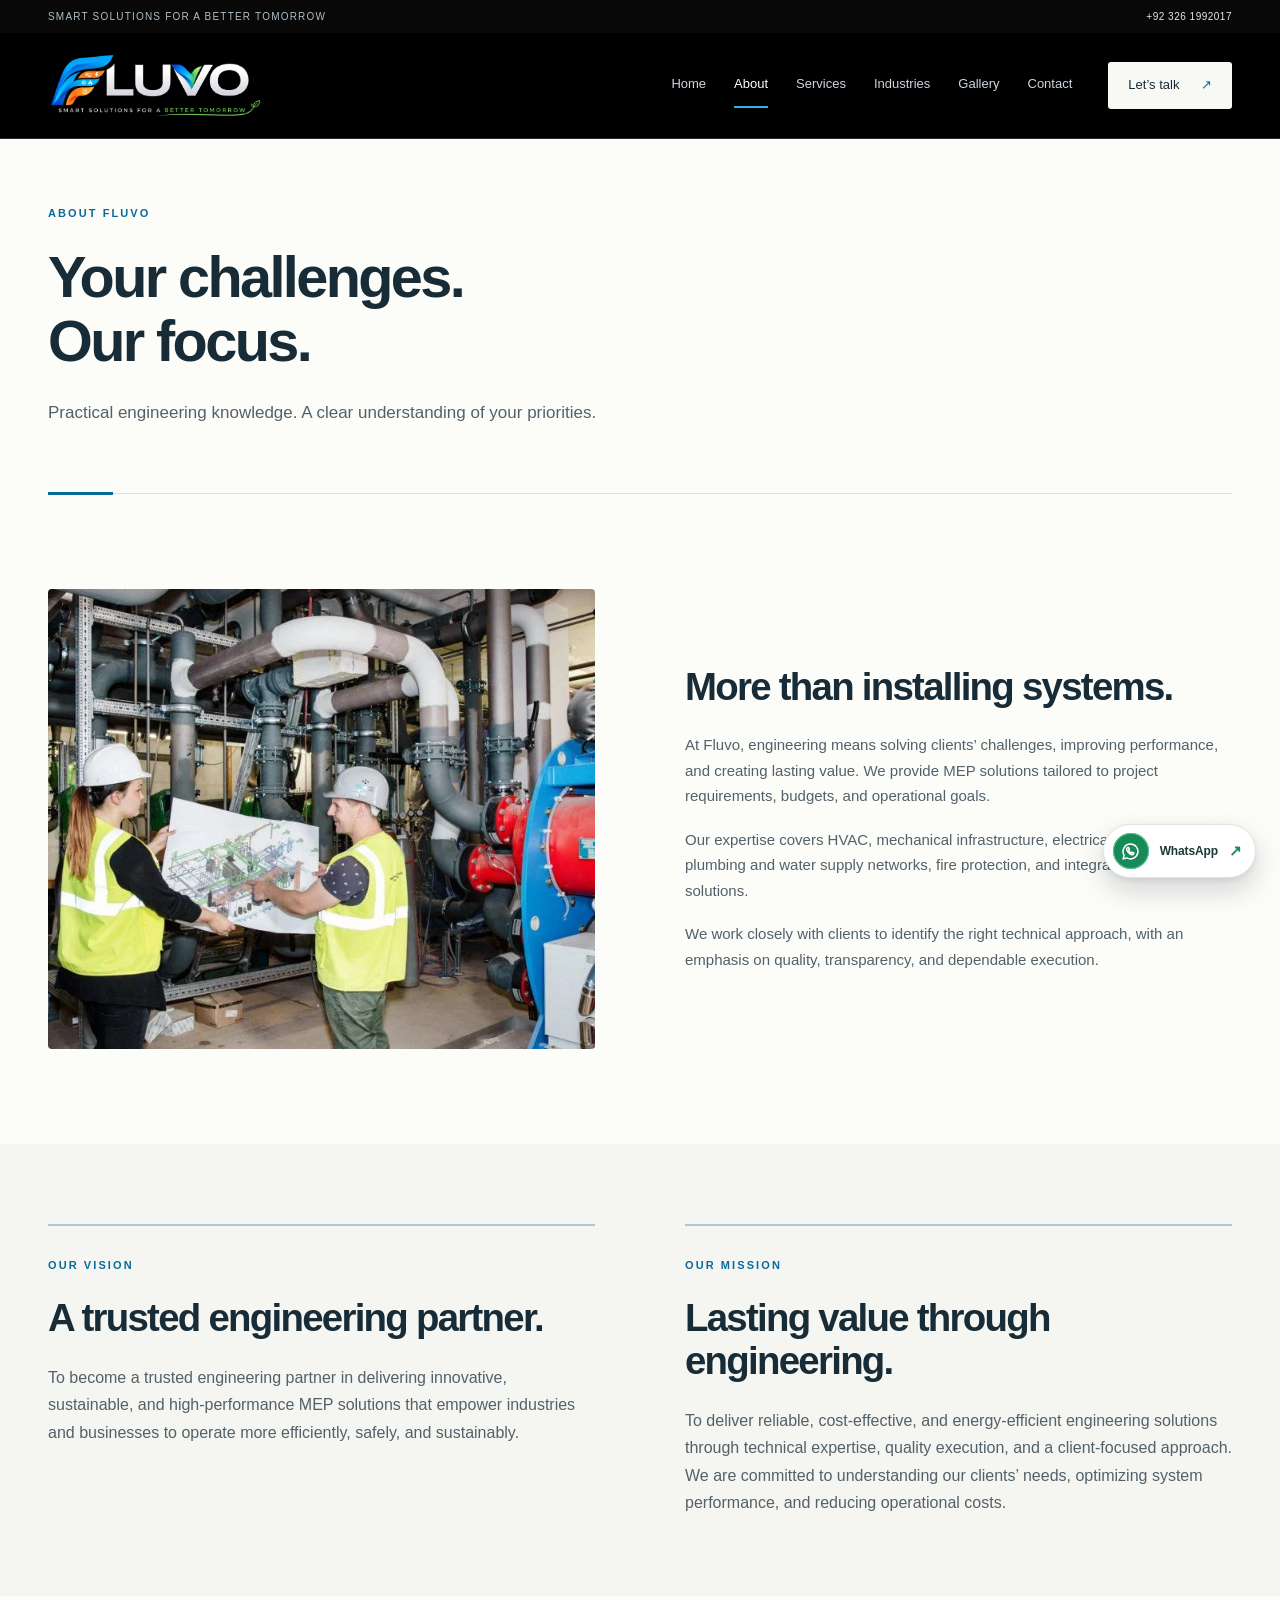
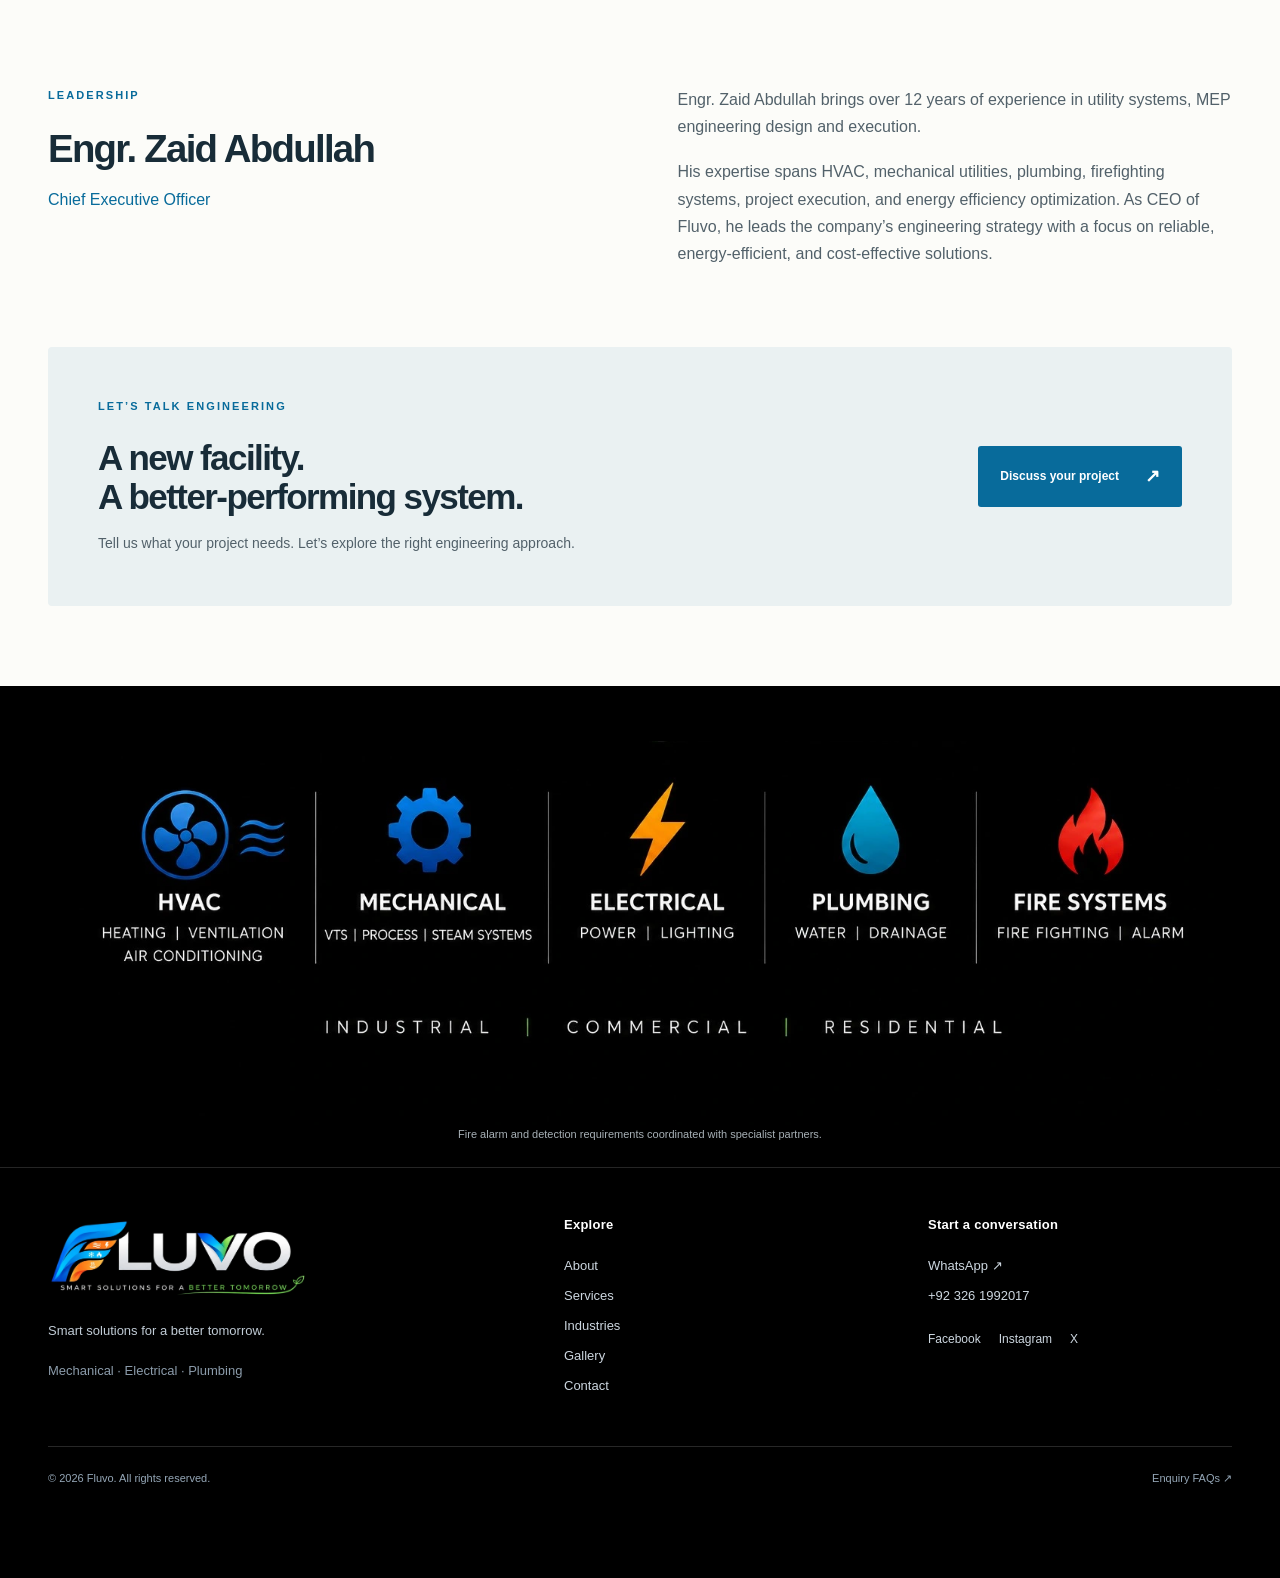
==== commit f7fdfa1e: "Refine floating WhatsApp button" ====
--- a/about.html
+++ b/about.html
@@ -4,4 +4,4 @@
 <main id="main" tabindex="-1"><header class="page-heading wrap"><p class="eyebrow">ABOUT FLUVO</p><h1>Your challenges.<br>Our focus.</h1><p class="intro">Practical engineering knowledge. A clear understanding of your priorities.</p></header>
 <section class="split-feature wrap about-feature"><img src="assets/images/engineering-coordination.webp" alt="Engineers reviewing a technical drawing beside mechanical systems" width="768" height="576"><div><h2>More than installing systems.</h2><p>At Fluvo, engineering means solving clients’ challenges, improving performance, and creating lasting value. We provide MEP solutions tailored to project requirements, budgets, and operational goals.</p><p>Our expertise covers HVAC, mechanical infrastructure, electrical installations, plumbing and water supply networks, fire protection, and integrated MEP solutions.</p><p>We work closely with clients to identify the right technical approach, with an emphasis on quality, transparency, and dependable execution.</p></div></section>
 <section class="values-section"><div class="wrap two-columns"><article><p class="eyebrow">OUR VISION</p><h2>A trusted engineering partner.</h2><p>To become a trusted engineering partner in delivering innovative, sustainable, and high-performance MEP solutions that empower industries and businesses to operate more efficiently, safely, and sustainably.</p></article><article><p class="eyebrow">OUR MISSION</p><h2>Lasting value through engineering.</h2><p>To deliver reliable, cost-effective, and energy-efficient engineering solutions through technical expertise, quality execution, and a client-focused approach. We are committed to understanding our clients’ needs, optimizing system performance, and reducing operational costs.</p></article></div></section>
-<section class="leadership wrap"><div><p class="eyebrow">LEADERSHIP</p><h2>Engr. Zaid Abdullah</h2><p class="role">Chief Executive Officer</p></div><div><p>Engr. Zaid Abdullah brings over 12 years of experience in utility systems, MEP engineering design and execution.</p><p>His expertise spans HVAC, mechanical utilities, plumbing, firefighting systems, project execution, and energy efficiency optimization. As CEO of Fluvo, he leads the company’s engineering strategy with a focus on reliable, energy-efficient, and cost-effective solutions.</p></div></section><section class="cta wrap"><div><p class="eyebrow">LET’S TALK ENGINEERING</p><h2>A new facility.<br>A better-performing system.</h2><p>Tell us what your project needs. Let’s explore the right engineering approach.</p></div><a class="button " href="contact.html">Discuss your project <span aria-hidden="true">↗</span></a></section></main><footer><section class="brand-disciplines" aria-label="Fluvo engineering disciplines"><div class="wrap"><img class="discipline-desktop" src="assets/images/fluvo-disciplines.webp" alt="Fluvo: HVAC, mechanical, electrical, plumbing and fire systems. Industrial, commercial and residential." width="1536" height="512" loading="lazy"><div class="discipline-mobile"><img src="assets/images/brand-hvac.webp" alt="HVAC: heating, ventilation and air conditioning" width="320" height="265" loading="lazy"><img src="assets/images/brand-mechanical.webp" alt="Mechanical: VTS, process and steam systems" width="320" height="265" loading="lazy"><img src="assets/images/brand-electrical.webp" alt="Electrical: power and lighting" width="320" height="265" loading="lazy"><img src="assets/images/brand-plumbing.webp" alt="Plumbing: water and drainage" width="320" height="265" loading="lazy"><img src="assets/images/brand-fire.webp" alt="Fire systems: firefighting and alarm" width="320" height="265" loading="lazy"></div><p class="discipline-markets">INDUSTRIAL <span> / </span> COMMERCIAL <span> / </span> RESIDENTIAL</p><p class="alarm-scope">Fire alarm and detection requirements coordinated with specialist partners.</p></div></section><div class="wrap footer-grid"><div><a class="brand footer-brand" href="index.html"><img src="assets/images/fluvo-logo-current.webp" alt="Fluvo home" width="1300" height="390" loading="lazy"></a><p>Smart solutions for a better tomorrow.</p><p class="muted">Mechanical · Electrical · Plumbing</p></div><div><h2>Explore</h2><a href="about.html">About</a><a href="services.html">Services</a><a href="industries.html">Industries</a><a href="projects.html">Gallery</a><a href="contact.html">Contact</a></div><div><h2>Start a conversation</h2><a href="https://wa.me/923261992017?text=Hello%20Fluvo%2C%20I%20would%20like%20to%20discuss%20an%20engineering%20project.">WhatsApp ↗</a><a href="tel:+923261992017">+92 326 1992017</a><div class="socials"><a href="https://www.facebook.com/share/1EuFLb1oGB/">Facebook</a><a href="https://www.instagram.com/fluvo.pk/">Instagram</a><a href="https://x.com/FLUVO92">X</a></div></div></div><div class="wrap footer-bottom"><span>© <span data-year>2026</span> Fluvo. All rights reserved.</span><a href="contact.html#faq">Enquiry FAQs ↗</a></div></footer><a class="whatsapp" href="https://wa.me/923261992017?text=Hello%20Fluvo%2C%20I%20would%20like%20to%20discuss%20an%20engineering%20project." aria-label="Discuss your project with Fluvo on WhatsApp"><svg viewBox="0 0 24 24" aria-hidden="true"><path d="M20 11.5a8 8 0 0 1-12 7L3 20l1.5-5A8 8 0 1 1 20 11.5Z"/><path d="M8 7c-1 4 2 7 6 8l2-2-3-1-1 1-2-2 1-1-1-3Z"/></svg><span>WhatsApp</span></a></body></html>+<section class="leadership wrap"><div><p class="eyebrow">LEADERSHIP</p><h2>Engr. Zaid Abdullah</h2><p class="role">Chief Executive Officer</p></div><div><p>Engr. Zaid Abdullah brings over 12 years of experience in utility systems, MEP engineering design and execution.</p><p>His expertise spans HVAC, mechanical utilities, plumbing, firefighting systems, project execution, and energy efficiency optimization. As CEO of Fluvo, he leads the company’s engineering strategy with a focus on reliable, energy-efficient, and cost-effective solutions.</p></div></section><section class="cta wrap"><div><p class="eyebrow">LET’S TALK ENGINEERING</p><h2>A new facility.<br>A better-performing system.</h2><p>Tell us what your project needs. Let’s explore the right engineering approach.</p></div><a class="button " href="contact.html">Discuss your project <span aria-hidden="true">↗</span></a></section></main><footer><section class="brand-disciplines" aria-label="Fluvo engineering disciplines"><div class="wrap"><img class="discipline-desktop" src="assets/images/fluvo-disciplines.webp" alt="Fluvo: HVAC, mechanical, electrical, plumbing and fire systems. Industrial, commercial and residential." width="1536" height="512" loading="lazy"><div class="discipline-mobile"><img src="assets/images/brand-hvac.webp" alt="HVAC: heating, ventilation and air conditioning" width="320" height="265" loading="lazy"><img src="assets/images/brand-mechanical.webp" alt="Mechanical: VTS, process and steam systems" width="320" height="265" loading="lazy"><img src="assets/images/brand-electrical.webp" alt="Electrical: power and lighting" width="320" height="265" loading="lazy"><img src="assets/images/brand-plumbing.webp" alt="Plumbing: water and drainage" width="320" height="265" loading="lazy"><img src="assets/images/brand-fire.webp" alt="Fire systems: firefighting and alarm" width="320" height="265" loading="lazy"></div><p class="discipline-markets">INDUSTRIAL <span> / </span> COMMERCIAL <span> / </span> RESIDENTIAL</p><p class="alarm-scope">Fire alarm and detection requirements coordinated with specialist partners.</p></div></section><div class="wrap footer-grid"><div><a class="brand footer-brand" href="index.html"><img src="assets/images/fluvo-logo-current.webp" alt="Fluvo home" width="1300" height="390" loading="lazy"></a><p>Smart solutions for a better tomorrow.</p><p class="muted">Mechanical · Electrical · Plumbing</p></div><div><h2>Explore</h2><a href="about.html">About</a><a href="services.html">Services</a><a href="industries.html">Industries</a><a href="projects.html">Gallery</a><a href="contact.html">Contact</a></div><div><h2>Start a conversation</h2><a href="https://wa.me/923261992017?text=Hello%20Fluvo%2C%20I%20would%20like%20to%20discuss%20an%20engineering%20project.">WhatsApp ↗</a><a href="tel:+923261992017">+92 326 1992017</a><div class="socials"><a href="https://www.facebook.com/share/1EuFLb1oGB/">Facebook</a><a href="https://www.instagram.com/fluvo.pk/">Instagram</a><a href="https://x.com/FLUVO92">X</a></div></div></div><div class="wrap footer-bottom"><span>© <span data-year>2026</span> Fluvo. All rights reserved.</span><a href="contact.html#faq">Enquiry FAQs ↗</a></div></footer><a class="whatsapp" href="https://wa.me/923261992017?text=Hello%20Fluvo%2C%20I%20would%20like%20to%20discuss%20an%20engineering%20project." aria-label="Discuss your project with Fluvo on WhatsApp"><span class="whatsapp-icon" aria-hidden="true"><svg viewBox="0 0 24 24"><path d="M12 3.4a8.5 8.5 0 0 0-7.26 12.92L3.5 20.5l4.32-1.2A8.5 8.5 0 1 0 12 3.4Z"/><path d="M8.4 7.7c-.42.12-.7.56-.8.96-.2.82.12 2.1 1.08 3.48.98 1.42 2.56 2.76 4.03 3.25.68.23 1.38.3 1.9.06.4-.18.94-.72 1.04-1.16l.1-.55-1.9-.88-.48.6c-.17.2-.36.28-.6.2-.6-.18-1.32-.8-1.92-1.6-.56-.76-.9-1.46-.86-1.83.02-.15.1-.27.23-.4l.48-.5-.88-2.04-.61.18Z"/></svg></span><span class="whatsapp-label">WhatsApp</span><span class="whatsapp-arrow" aria-hidden="true">↗</span></a></body></html>
--- a/css/premium.css
+++ b/css/premium.css
@@ -104,7 +104,20 @@
 .cta { background: #eaf1f2; margin-top: 0; padding: 50px; border: 0; border-radius: 4px; }
 .cta h2 { font-size: 35px; }
 .footer-bottom a:hover { color: white; }
-.whatsapp { border-radius: 30px; padding: 12px 18px; }
+.whatsapp {
+  gap: 11px;
+  min-height: 54px;
+  border: 1px solid #dbe6e1;
+  border-radius: 28px;
+  padding: 8px 13px 8px 9px;
+  box-shadow: 0 12px 28px #0718212b, 0 2px 6px #07182112;
+}
+.whatsapp-icon { display: grid; place-items: center; width: 36px; height: 36px; border-radius: 50%; background: #168b58; box-shadow: inset 0 0 0 1px #5ec798; }
+.whatsapp svg { width: 21px; height: 21px; stroke: #fff; stroke-width: 1.7; stroke-linecap: round; stroke-linejoin: round; }
+.whatsapp-label { letter-spacing: -.01em; }
+.whatsapp-arrow { color: #168b58; font-size: 15px; font-weight: 700; transition: transform .2s ease; }
+.whatsapp:hover { background: #fff; border-color: #a5d9c0; box-shadow: 0 15px 32px #07182133, 0 2px 6px #07182112; transform: translateY(-2px); }
+.whatsapp:hover .whatsapp-arrow { transform: translate(2px,-2px); }
 .page-heading { padding-block: 65px; position: relative; }
 .page-heading:after { content: ''; position: absolute; width: 65px; height: 3px; background: var(--blue); bottom: -2px; }
 .page-heading h1 { font-size: clamp(40px,4.5vw,60px); }
